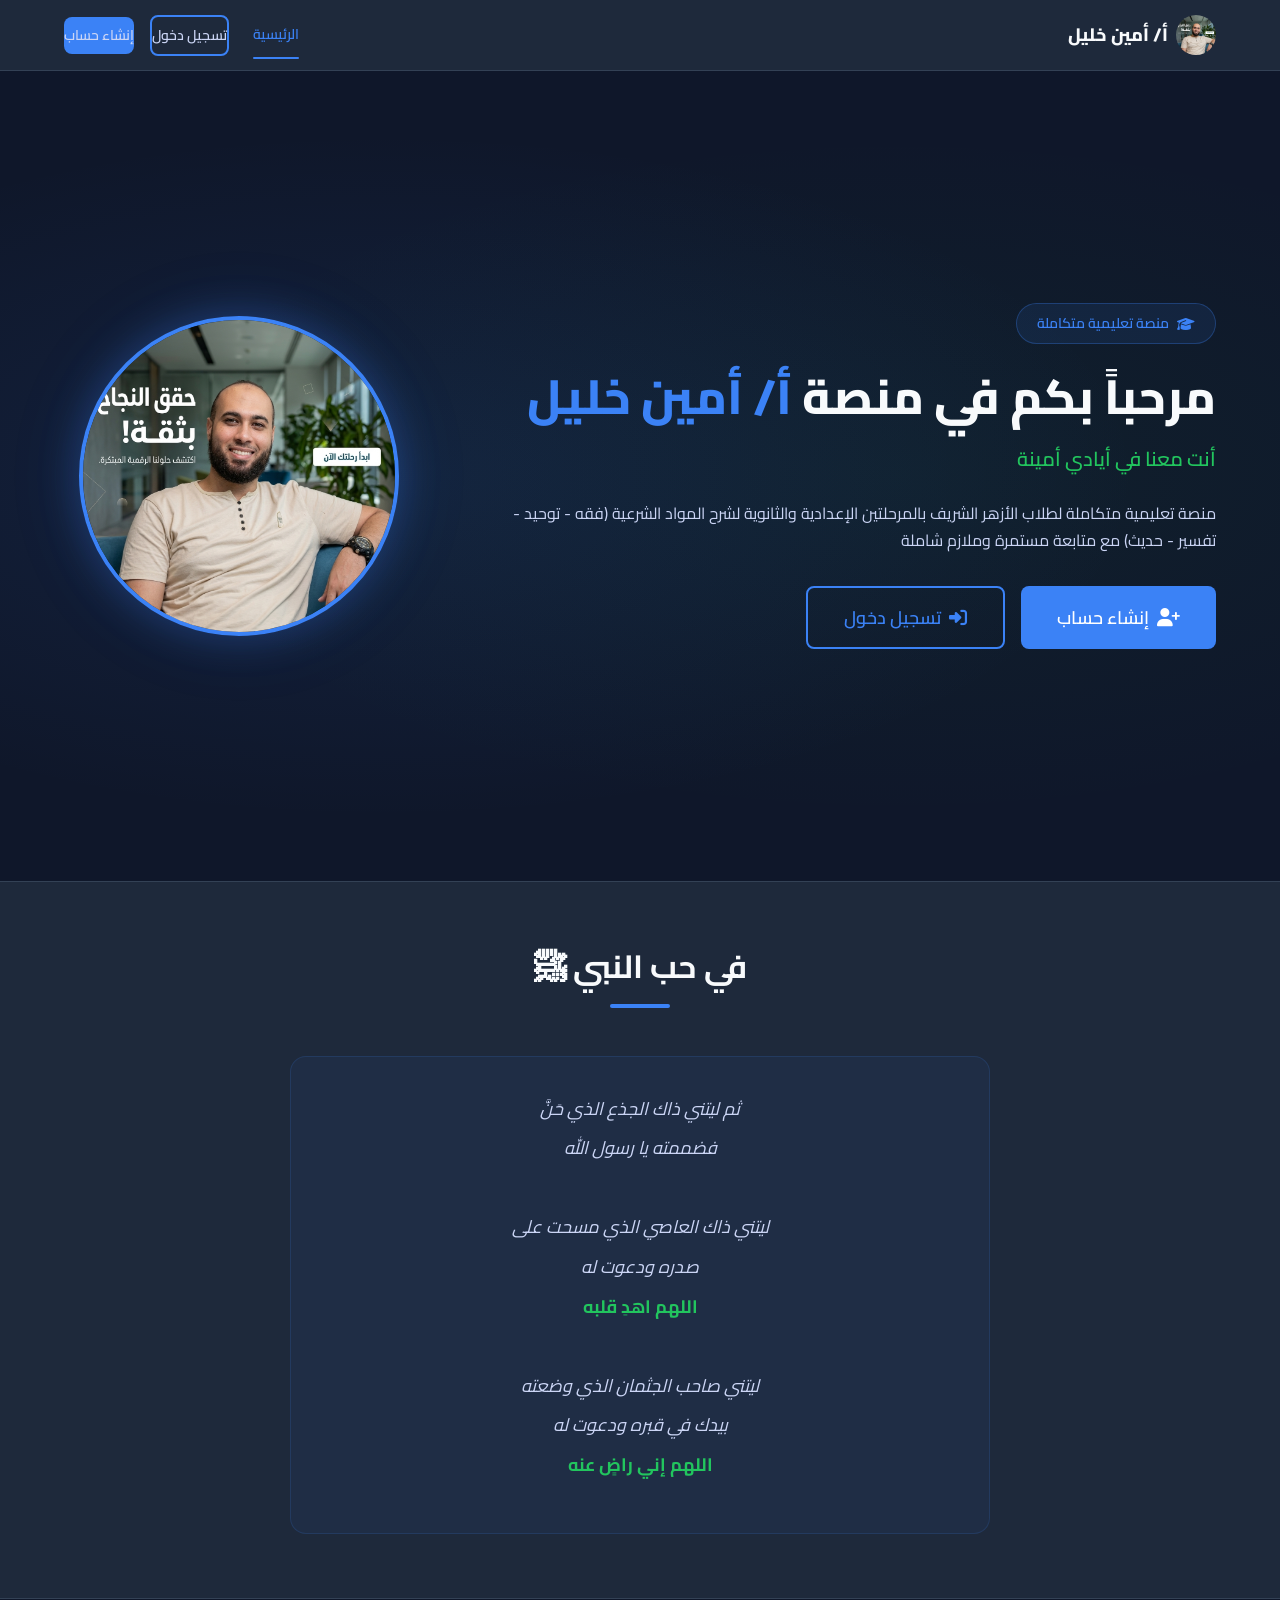
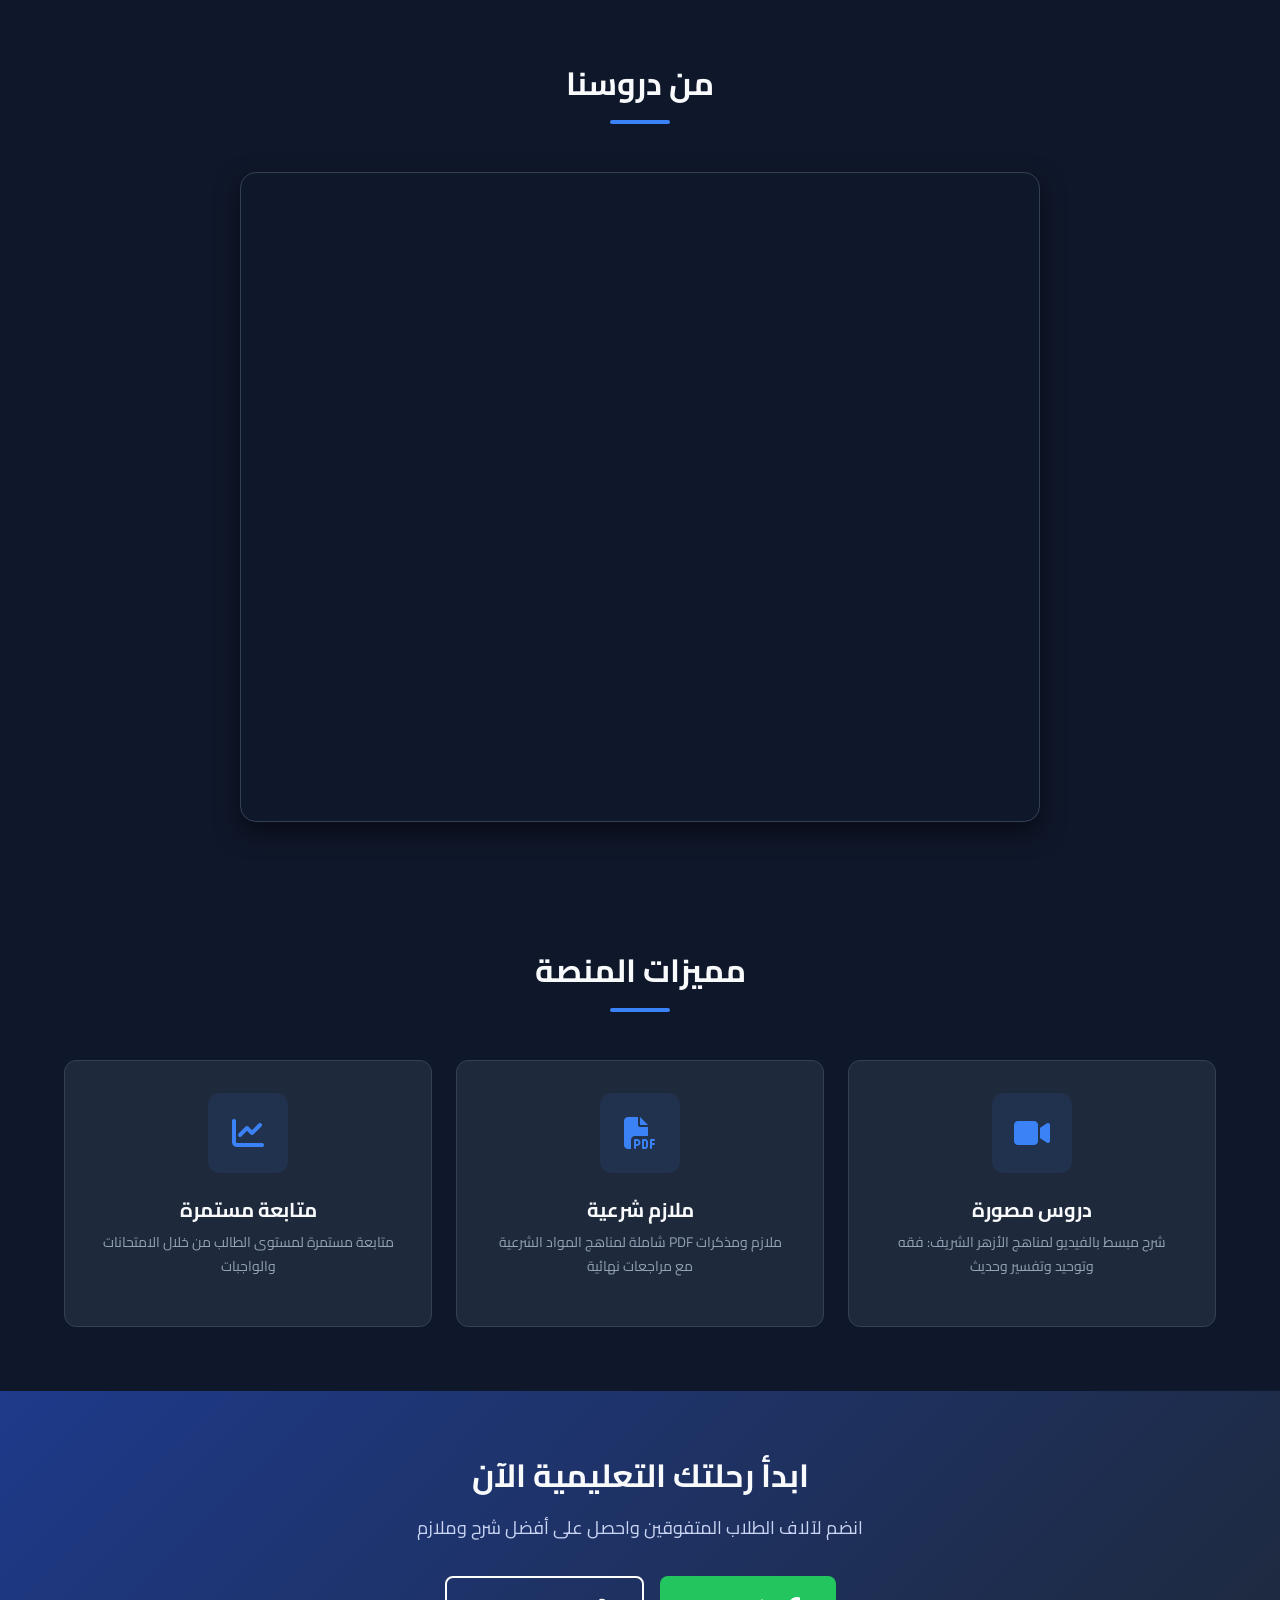
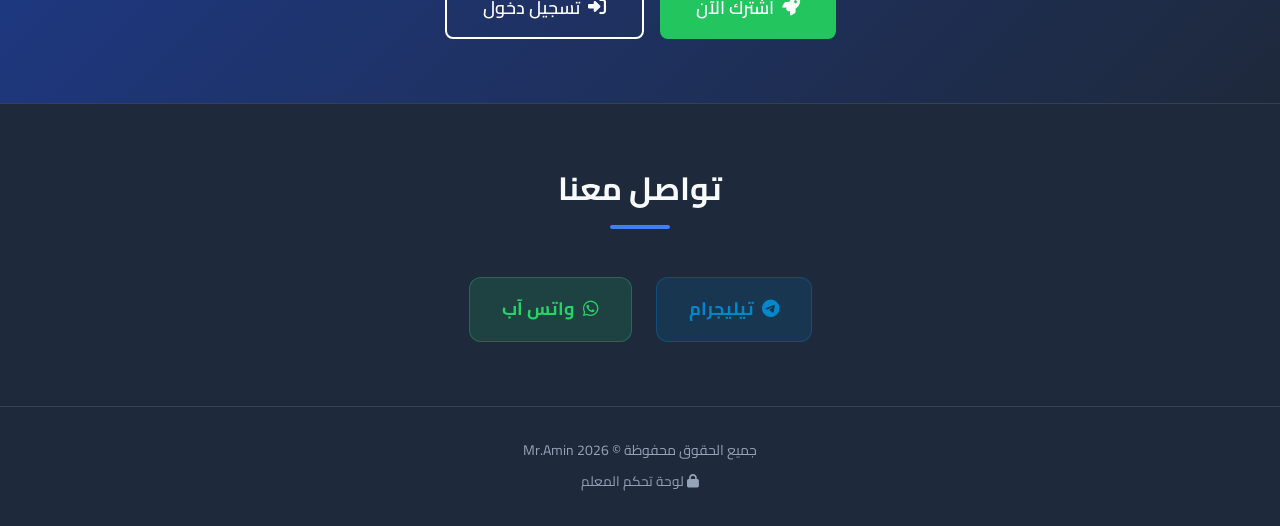
==== index.html @ 3dd6423f "منصة أ/ أمين خليل التعليمية - Online Learning Platform منصة تعليمية لطلاب الأزهر الشريف (إعدادي + ثا" ====
<!DOCTYPE html>
<html lang="ar" dir="rtl">
<head>
  <meta charset="UTF-8">
  <meta name="viewport" content="width=device-width, initial-scale=1.0">
  <title>منصة أ/ أمين خليل التعليمية</title>
  <link rel="preconnect" href="https://fonts.googleapis.com">
  <link href="https://fonts.googleapis.com/css2?family=Cairo:wght@300;400;600;700;800&display=swap" rel="stylesheet">
  <link rel="stylesheet" href="https://cdnjs.cloudflare.com/ajax/libs/font-awesome/6.5.1/css/all.min.css">
  <link rel="stylesheet" href="css/variables.css">
  <link rel="stylesheet" href="css/base.css">
  <link rel="stylesheet" href="css/components.css">
  <link rel="stylesheet" href="css/layout.css">
  <link rel="stylesheet" href="css/pages/landing.css">
</head>
<body data-page="home">

  <!-- Header -->
  <header class="header" id="header"></header>

  <!-- Hero Section -->
  <section class="hero">
    <div class="container">
      <div class="hero-content">
        <div class="hero-badge">
          <i class="fas fa-graduation-cap"></i>
          <span>منصة تعليمية متكاملة</span>
        </div>
        <h1 class="hero-title">مرحباً بكم في منصة <span>أ/ أمين خليل</span></h1>
        <p class="hero-slogan">أنت معنا في أيادي أمينة</p>
        <p>منصة تعليمية متكاملة لطلاب الأزهر الشريف بالمرحلتين الإعدادية والثانوية لشرح المواد الشرعية (فقه - توحيد - تفسير - حديث) مع متابعة مستمرة وملازم شاملة</p>
        <div class="hero-buttons">
          <a href="register.html" class="btn btn-primary btn-lg">
            <i class="fas fa-user-plus"></i> إنشاء حساب
          </a>
          <a href="login.html" class="btn btn-outline btn-lg">
            <i class="fas fa-sign-in-alt"></i> تسجيل دخول
          </a>
        </div>
      </div>
      <div class="hero-image">
        <img src="assets/images/teacher.png" alt="أ/ أمين خليل" class="teacher-photo">
      </div>
    </div>
  </section>

  <!-- Poem Section -->
  <section class="poem-section section">
    <div class="container">
      <h2 class="section-title">في حب النبي ﷺ</h2>
      <div class="poem-card">
        <p>
          ثم ليتني ذاك الجذع الذي حَنَّ<br>
          فضممته يا رسول الله<br><br>
          ليتني ذاك العاصي الذي مسحت على<br>
          صدره ودعوت له<br>
          <span class="dua">اللهم اهدِ قلبه</span><br><br>
          ليتني صاحب الجثمان الذي وضعته<br>
          بيدك في قبره ودعوت له<br>
          <span class="dua">اللهم إني راضٍ عنه</span>
        </p>
      </div>
    </div>
  </section>

  <!-- Video Section -->
  <section class="video-section section">
    <div class="container">
      <h2 class="section-title">من دروسنا</h2>
      <div class="video-container">
        <iframe src="https://www.youtube.com/embed/JjPkTOabsX8" title="من دروس أ/ أمين خليل" allowfullscreen allow="accelerometer; autoplay; clipboard-write; encrypted-media; gyroscope; picture-in-picture"></iframe>
      </div>
    </div>
  </section>

  <!-- Features Section -->
  <section class="features-section section">
    <div class="container">
      <h2 class="section-title">مميزات المنصة</h2>
      <div class="grid grid-3">
        <div class="card feature-card">
          <div class="feature-icon">
            <i class="fas fa-video"></i>
          </div>
          <h3>دروس مصورة</h3>
          <p>شرح مبسط بالفيديو لمناهج الأزهر الشريف: فقه وتوحيد وتفسير وحديث</p>
        </div>
        <div class="card feature-card">
          <div class="feature-icon">
            <i class="fas fa-file-pdf"></i>
          </div>
          <h3>ملازم شرعية</h3>
          <p>ملازم ومذكرات PDF شاملة لمناهج المواد الشرعية مع مراجعات نهائية</p>
        </div>
        <div class="card feature-card">
          <div class="feature-icon">
            <i class="fas fa-chart-line"></i>
          </div>
          <h3>متابعة مستمرة</h3>
          <p>متابعة مستمرة لمستوى الطالب من خلال الامتحانات والواجبات</p>
        </div>
      </div>
    </div>
  </section>

  <!-- CTA Section -->
  <section class="cta-section section">
    <div class="container">
      <h2>ابدأ رحلتك التعليمية الآن</h2>
      <p>انضم لآلاف الطلاب المتفوقين واحصل على أفضل شرح وملازم</p>
      <div class="cta-buttons">
        <a href="register.html" class="btn btn-accent btn-lg">
          <i class="fas fa-rocket"></i> اشترك الآن
        </a>
        <a href="login.html" class="btn btn-outline btn-lg" style="border-color:#fff; color:#fff;">
          <i class="fas fa-sign-in-alt"></i> تسجيل دخول
        </a>
      </div>
    </div>
  </section>

  <!-- Contact Section -->
  <section class="contact-section section">
    <div class="container">
      <h2 class="section-title">تواصل معنا</h2>
      <div class="contact-buttons">
        <a href="https://t.me/teacher_amin" target="_blank" class="contact-btn telegram">
          <i class="fab fa-telegram"></i>
          <span>تيليجرام</span>
        </a>
        <a href="https://wa.me/201234567890" target="_blank" class="contact-btn whatsapp">
          <i class="fab fa-whatsapp"></i>
          <span>واتس آب</span>
        </a>
      </div>
    </div>
  </section>

  <!-- Footer -->
  <footer class="footer">
    <div class="container">
      <p>جميع الحقوق محفوظة &copy; Mr.Amin 2026</p>
      <p style="margin-top: 8px;"><a href="admin/index.html" style="color: var(--text-muted); font-size: 0.85rem;"><i class="fas fa-lock"></i> لوحة تحكم المعلم</a></p>
    </div>
  </footer>

  <div id="toast-container"></div>

  <script src="js/config.js"></script>
  <script src="js/storage.js"></script>
  <script src="js/auth.js"></script>
  <script src="js/utils.js"></script>
  <script src="js/seed.js"></script>
  <script>
    document.getElementById('header').innerHTML = Utils.renderHeader('home');
  </script>
</body>
</html>
---- css/variables.css ----
:root {
  /* Backgrounds */
  --bg-primary: #0F172A;
  --bg-secondary: #1E293B;
  --bg-card: #1E293B;
  --bg-input: #0F172A;

  /* Primary Blue */
  --color-primary: #3B82F6;
  --color-primary-hover: #2563EB;
  --color-primary-dark: #1E3A8A;

  /* Accent Green */
  --color-accent: #22C55E;
  --color-accent-hover: #16A34A;

  /* Text */
  --text-primary: #F8FAFC;
  --text-secondary: #CBD5F5;
  --text-muted: #94A3B8;

  /* Borders */
  --border-color: #334155;
  --border-radius: 12px;
  --border-radius-sm: 8px;
  --border-radius-lg: 16px;

  /* Shadows */
  --shadow-sm: 0 1px 2px rgba(0, 0, 0, 0.3);
  --shadow-md: 0 4px 6px rgba(0, 0, 0, 0.4);
  --shadow-lg: 0 10px 25px rgba(0, 0, 0, 0.5);

  /* Spacing */
  --space-xs: 4px;
  --space-sm: 8px;
  --space-md: 16px;
  --space-lg: 24px;
  --space-xl: 32px;
  --space-2xl: 48px;
  --space-3xl: 64px;

  /* Typography */
  --font-family: 'Cairo', sans-serif;
  --font-size-xs: 0.75rem;
  --font-size-sm: 0.875rem;
  --font-size-base: 1rem;
  --font-size-lg: 1.125rem;
  --font-size-xl: 1.25rem;
  --font-size-2xl: 1.5rem;
  --font-size-3xl: 2rem;
  --font-size-4xl: 2.5rem;

  /* Transitions */
  --transition: all 0.3s ease;

  /* Status */
  --color-success: #22C55E;
  --color-warning: #F59E0B;
  --color-danger: #EF4444;
  --color-info: #3B82F6;
}
---- css/base.css ----
*, *::before, *::after {
  box-sizing: border-box;
  margin: 0;
  padding: 0;
}

html {
  scroll-behavior: smooth;
  font-size: 16px;
}

body {
  font-family: var(--font-family);
  background-color: var(--bg-primary);
  color: var(--text-primary);
  line-height: 1.7;
  direction: rtl;
  text-align: right;
  min-height: 100vh;
  overflow-x: hidden;
}

::-webkit-scrollbar {
  width: 8px;
}

::-webkit-scrollbar-track {
  background: var(--bg-primary);
}

::-webkit-scrollbar-thumb {
  background: var(--border-color);
  border-radius: 4px;
}

::-webkit-scrollbar-thumb:hover {
  background: var(--color-primary);
}

::selection {
  background: var(--color-primary);
  color: var(--text-primary);
}

a {
  color: var(--color-primary);
  text-decoration: none;
  transition: var(--transition);
}

a:hover {
  color: var(--color-primary-hover);
}

img {
  max-width: 100%;
  height: auto;
  display: block;
}

ul, ol {
  list-style: none;
}

h1, h2, h3, h4, h5, h6 {
  font-weight: 700;
  line-height: 1.3;
  color: var(--text-primary);
}

h1 { font-size: var(--font-size-4xl); }
h2 { font-size: var(--font-size-3xl); }
h3 { font-size: var(--font-size-2xl); }
h4 { font-size: var(--font-size-xl); }
h5 { font-size: var(--font-size-lg); }
h6 { font-size: var(--font-size-base); }

p {
  color: var(--text-secondary);
  margin-bottom: var(--space-md);
}

.container {
  max-width: 1200px;
  margin: 0 auto;
  padding: 0 var(--space-lg);
}

.section {
  padding: var(--space-3xl) 0;
}

.section-title {
  text-align: center;
  margin-bottom: var(--space-2xl);
  font-size: var(--font-size-3xl);
  position: relative;
}

.section-title::after {
  content: '';
  display: block;
  width: 60px;
  height: 4px;
  background: var(--color-primary);
  margin: var(--space-md) auto 0;
  border-radius: 2px;
}

.text-center { text-align: center; }
.text-muted { color: var(--text-muted); }
.text-success { color: var(--color-success); }
.text-warning { color: var(--color-warning); }
.text-danger { color: var(--color-danger); }

.hidden { display: none !important; }

.flex { display: flex; }
.flex-center { display: flex; align-items: center; justify-content: center; }
.flex-between { display: flex; align-items: center; justify-content: space-between; }
.flex-wrap { flex-wrap: wrap; }
.gap-sm { gap: var(--space-sm); }
.gap-md { gap: var(--space-md); }
.gap-lg { gap: var(--space-lg); }

.grid {
  display: grid;
  gap: var(--space-lg);
}

.grid-2 { grid-template-columns: repeat(2, 1fr); }
.grid-3 { grid-template-columns: repeat(3, 1fr); }
.grid-4 { grid-template-columns: repeat(4, 1fr); }

@media (max-width: 1024px) {
  .grid-4 { grid-template-columns: repeat(2, 1fr); }
  .grid-3 { grid-template-columns: repeat(2, 1fr); }
}

@media (max-width: 768px) {
  .grid-4, .grid-3, .grid-2 { grid-template-columns: 1fr; }
  .container { padding: 0 var(--space-md); }
  h1 { font-size: var(--font-size-3xl); }
  h2 { font-size: var(--font-size-2xl); }
  .section { padding: var(--space-2xl) 0; }
}
---- css/components.css ----
/* ========== BUTTONS ========== */
.btn {
  display: inline-flex;
  align-items: center;
  justify-content: center;
  gap: var(--space-sm);
  padding: 12px 28px;
  border: none;
  border-radius: var(--border-radius-sm);
  font-family: var(--font-family);
  font-size: var(--font-size-base);
  font-weight: 600;
  cursor: pointer;
  transition: var(--transition);
  text-decoration: none;
  line-height: 1.5;
}

.btn:hover { transform: translateY(-2px); }
.btn:active { transform: translateY(0); }

.btn-primary {
  background: var(--color-primary);
  color: #fff;
}
.btn-primary:hover {
  background: var(--color-primary-hover);
  color: #fff;
}

.btn-accent {
  background: var(--color-accent);
  color: #fff;
}
.btn-accent:hover {
  background: var(--color-accent-hover);
  color: #fff;
}

.btn-outline {
  background: transparent;
  color: var(--color-primary);
  border: 2px solid var(--color-primary);
}
.btn-outline:hover {
  background: var(--color-primary);
  color: #fff;
}

.btn-danger {
  background: var(--color-danger);
  color: #fff;
}
.btn-danger:hover {
  background: #DC2626;
  color: #fff;
}

.btn-secondary {
  background: var(--bg-secondary);
  color: var(--text-primary);
  border: 1px solid var(--border-color);
}
.btn-secondary:hover {
  background: var(--border-color);
  color: #fff;
}

.btn-sm { padding: 8px 16px; font-size: var(--font-size-sm); }
.btn-lg { padding: 16px 36px; font-size: var(--font-size-lg); }
.btn-block { width: 100%; }
.btn:disabled { opacity: 0.5; cursor: not-allowed; transform: none; }

/* ========== CARDS ========== */
.card {
  background: var(--bg-card);
  border: 1px solid var(--border-color);
  border-radius: var(--border-radius);
  padding: var(--space-lg);
  transition: var(--transition);
}

.card:hover {
  box-shadow: var(--shadow-lg);
  border-color: var(--color-primary);
}

.card-header {
  padding-bottom: var(--space-md);
  margin-bottom: var(--space-md);
  border-bottom: 1px solid var(--border-color);
}

.card-title {
  font-size: var(--font-size-xl);
  font-weight: 700;
}

/* ========== FORMS ========== */
.form-group {
  margin-bottom: var(--space-lg);
}

.form-group label {
  display: block;
  margin-bottom: var(--space-sm);
  font-weight: 600;
  color: var(--text-secondary);
  font-size: var(--font-size-sm);
}

.form-control {
  width: 100%;
  padding: 12px 16px;
  background: var(--bg-input);
  border: 1px solid var(--border-color);
  border-radius: var(--border-radius-sm);
  color: var(--text-primary);
  font-family: var(--font-family);
  font-size: var(--font-size-base);
  transition: var(--transition);
  direction: rtl;
}

.form-control:focus {
  outline: none;
  border-color: var(--color-primary);
  box-shadow: 0 0 0 3px rgba(59, 130, 246, 0.2);
}

.form-control::placeholder {
  color: var(--text-muted);
}

select.form-control {
  appearance: none;
  background-image: url("data:image/svg+xml,%3Csvg xmlns='http://www.w3.org/2000/svg' width='12' height='12' fill='%2394A3B8' viewBox='0 0 16 16'%3E%3Cpath d='M8 11L3 6h10l-5 5z'/%3E%3C/svg%3E");
  background-repeat: no-repeat;
  background-position: left 12px center;
  padding-left: 36px;
}

.form-error {
  color: var(--color-danger);
  font-size: var(--font-size-sm);
  margin-top: var(--space-xs);
}

.phone-input {
  display: flex;
  gap: var(--space-sm);
}

.phone-input .country-code {
  width: 100px;
  text-align: center;
  flex-shrink: 0;
}

.phone-input .form-control {
  flex: 1;
}

.radio-group {
  display: flex;
  gap: var(--space-lg);
}

.radio-label {
  display: flex;
  align-items: center;
  gap: var(--space-sm);
  cursor: pointer;
  font-weight: 400;
  color: var(--text-primary);
}

.radio-label input[type="radio"] {
  accent-color: var(--color-primary);
  width: 18px;
  height: 18px;
}

.password-wrapper {
  position: relative;
}

.password-toggle {
  position: absolute;
  left: 12px;
  top: 50%;
  transform: translateY(-50%);
  background: none;
  border: none;
  color: var(--text-muted);
  cursor: pointer;
  font-size: var(--font-size-lg);
  padding: 4px;
}

/* ========== BADGES ========== */
.badge {
  display: inline-flex;
  align-items: center;
  gap: 4px;
  padding: 4px 12px;
  border-radius: 20px;
  font-size: var(--font-size-xs);
  font-weight: 700;
}

.badge-success { background: rgba(34, 197, 94, 0.15); color: var(--color-success); }
.badge-warning { background: rgba(245, 158, 11, 0.15); color: var(--color-warning); }
.badge-danger { background: rgba(239, 68, 68, 0.15); color: var(--color-danger); }
.badge-info { background: rgba(59, 130, 246, 0.15); color: var(--color-info); }
.badge-primary { background: rgba(59, 130, 246, 0.15); color: var(--color-primary); }

/* ========== MODAL ========== */
.modal-overlay {
  position: fixed;
  inset: 0;
  background: rgba(0, 0, 0, 0.7);
  display: flex;
  align-items: center;
  justify-content: center;
  z-index: 1000;
  opacity: 0;
  visibility: hidden;
  transition: var(--transition);
}

.modal-overlay.active {
  opacity: 1;
  visibility: visible;
}

.modal {
  background: var(--bg-secondary);
  border: 1px solid var(--border-color);
  border-radius: var(--border-radius-lg);
  padding: var(--space-xl);
  width: 90%;
  max-width: 550px;
  max-height: 85vh;
  overflow-y: auto;
  transform: scale(0.9);
  transition: var(--transition);
}

.modal-overlay.active .modal {
  transform: scale(1);
}

.modal-header {
  display: flex;
  align-items: center;
  justify-content: space-between;
  margin-bottom: var(--space-lg);
}

.modal-header h3 {
  font-size: var(--font-size-xl);
}

.modal-close {
  background: none;
  border: none;
  color: var(--text-muted);
  font-size: var(--font-size-xl);
  cursor: pointer;
  padding: 4px;
  transition: var(--transition);
}

.modal-close:hover { color: var(--color-danger); }

.modal-footer {
  display: flex;
  gap: var(--space-md);
  margin-top: var(--space-lg);
  padding-top: var(--space-lg);
  border-top: 1px solid var(--border-color);
}

/* ========== TOAST ========== */
#toast-container {
  position: fixed;
  top: var(--space-lg);
  left: var(--space-lg);
  z-index: 9999;
  display: flex;
  flex-direction: column;
  gap: var(--space-sm);
}

.toast {
  padding: 14px 20px;
  border-radius: var(--border-radius-sm);
  color: #fff;
  font-weight: 600;
  font-size: var(--font-size-sm);
  display: flex;
  align-items: center;
  gap: var(--space-sm);
  min-width: 300px;
  max-width: 450px;
  animation: slideIn 0.3s ease, fadeOut 0.3s ease 2.7s;
  box-shadow: var(--shadow-lg);
}

.toast-success { background: var(--color-success); }
.toast-error { background: var(--color-danger); }
.toast-warning { background: var(--color-warning); color: #1a1a1a; }
.toast-info { background: var(--color-info); }

@keyframes slideIn {
  from { transform: translateX(-100%); opacity: 0; }
  to { transform: translateX(0); opacity: 1; }
}

@keyframes fadeOut {
  from { opacity: 1; }
  to { opacity: 0; }
}

/* ========== PROGRESS BAR ========== */
.progress {
  width: 100%;
  height: 10px;
  background: var(--bg-primary);
  border-radius: 5px;
  overflow: hidden;
}

.progress-bar {
  height: 100%;
  background: linear-gradient(90deg, var(--color-primary), var(--color-accent));
  border-radius: 5px;
  transition: width 0.5s ease;
}

.progress-label {
  display: flex;
  justify-content: space-between;
  margin-bottom: var(--space-xs);
  font-size: var(--font-size-sm);
  color: var(--text-secondary);
}

/* ========== TABLE ========== */
.table-wrapper {
  overflow-x: auto;
  border-radius: var(--border-radius);
  border: 1px solid var(--border-color);
}

table {
  width: 100%;
  border-collapse: collapse;
}

thead {
  background: var(--bg-primary);
}

th, td {
  padding: 12px 16px;
  text-align: right;
  white-space: nowrap;
}

th {
  font-weight: 700;
  font-size: var(--font-size-sm);
  color: var(--text-secondary);
  text-transform: uppercase;
  letter-spacing: 0.5px;
}

tbody tr {
  border-top: 1px solid var(--border-color);
  transition: var(--transition);
}

tbody tr:hover {
  background: rgba(59, 130, 246, 0.05);
}

/* ========== AVATAR ========== */
.avatar {
  border-radius: 50%;
  object-fit: cover;
  border: 3px solid var(--color-primary);
}

.avatar-sm { width: 40px; height: 40px; }
.avatar-md { width: 60px; height: 60px; }
.avatar-lg { width: 100px; height: 100px; }
.avatar-xl { width: 150px; height: 150px; }

/* ========== ALERT ========== */
.alert {
  padding: 14px 20px;
  border-radius: var(--border-radius-sm);
  margin-bottom: var(--space-md);
  display: flex;
  align-items: center;
  gap: var(--space-sm);
  font-size: var(--font-size-sm);
}

.alert-success { background: rgba(34, 197, 94, 0.1); color: var(--color-success); border: 1px solid rgba(34, 197, 94, 0.3); }
.alert-warning { background: rgba(245, 158, 11, 0.1); color: var(--color-warning); border: 1px solid rgba(245, 158, 11, 0.3); }
.alert-danger { background: rgba(239, 68, 68, 0.1); color: var(--color-danger); border: 1px solid rgba(239, 68, 68, 0.3); }
.alert-info { background: rgba(59, 130, 246, 0.1); color: var(--color-info); border: 1px solid rgba(59, 130, 246, 0.3); }

/* ========== TABS ========== */
.tabs {
  display: flex;
  gap: var(--space-xs);
  border-bottom: 2px solid var(--border-color);
  margin-bottom: var(--space-lg);
  overflow-x: auto;
}

.tab {
  padding: 10px 20px;
  background: none;
  border: none;
  color: var(--text-muted);
  font-family: var(--font-family);
  font-size: var(--font-size-sm);
  font-weight: 600;
  cursor: pointer;
  transition: var(--transition);
  white-space: nowrap;
  border-bottom: 2px solid transparent;
  margin-bottom: -2px;
}

.tab:hover { color: var(--text-primary); }
.tab.active {
  color: var(--color-primary);
  border-bottom-color: var(--color-primary);
}

/* ========== STAT CARD ========== */
.stat-card {
  background: var(--bg-card);
  border: 1px solid var(--border-color);
  border-radius: var(--border-radius);
  padding: var(--space-lg);
  display: flex;
  align-items: center;
  gap: var(--space-md);
}

.stat-icon {
  width: 56px;
  height: 56px;
  border-radius: var(--border-radius-sm);
  display: flex;
  align-items: center;
  justify-content: center;
  font-size: var(--font-size-2xl);
  flex-shrink: 0;
}

.stat-icon.blue { background: rgba(59, 130, 246, 0.15); color: var(--color-primary); }
.stat-icon.green { background: rgba(34, 197, 94, 0.15); color: var(--color-accent); }
.stat-icon.yellow { background: rgba(245, 158, 11, 0.15); color: var(--color-warning); }
.stat-icon.red { background: rgba(239, 68, 68, 0.15); color: var(--color-danger); }

.stat-info h3 {
  font-size: var(--font-size-2xl);
  margin-bottom: 2px;
}

.stat-info p {
  font-size: var(--font-size-sm);
  color: var(--text-muted);
  margin: 0;
}

/* ========== EMPTY STATE ========== */
.empty-state {
  text-align: center;
  padding: var(--space-3xl) var(--space-lg);
  color: var(--text-muted);
}

.empty-state i {
  font-size: 4rem;
  margin-bottom: var(--space-md);
  opacity: 0.3;
}

.empty-state h3 {
  color: var(--text-secondary);
  margin-bottom: var(--space-sm);
}

.empty-state p {
  color: var(--text-muted);
}

/* ========== PAGINATION ========== */
.pagination {
  display: flex;
  align-items: center;
  justify-content: center;
  gap: var(--space-sm);
  margin-top: var(--space-xl);
}

.pagination button {
  padding: 8px 14px;
  background: var(--bg-secondary);
  border: 1px solid var(--border-color);
  border-radius: var(--border-radius-sm);
  color: var(--text-primary);
  font-family: var(--font-family);
  cursor: pointer;
  transition: var(--transition);
}

.pagination button:hover,
.pagination button.active {
  background: var(--color-primary);
  border-color: var(--color-primary);
}

.pagination button:disabled {
  opacity: 0.3;
  cursor: not-allowed;
}
---- css/layout.css ----
/* ========== HEADER ========== */
.header {
  background: var(--bg-secondary);
  border-bottom: 1px solid var(--border-color);
  padding: 0 var(--space-lg);
  position: sticky;
  top: 0;
  z-index: 100;
  backdrop-filter: blur(10px);
}

.header .container {
  display: flex;
  align-items: center;
  justify-content: space-between;
  height: 70px;
}

.header-logo {
  display: flex;
  align-items: center;
  gap: var(--space-sm);
  color: var(--text-primary);
  font-weight: 800;
  font-size: var(--font-size-lg);
}

.header-logo img {
  width: 40px;
  height: 40px;
  border-radius: 50%;
}

.header-nav {
  display: flex;
  align-items: center;
  gap: var(--space-lg);
}

.header-nav a {
  color: var(--text-secondary);
  font-weight: 600;
  font-size: var(--font-size-sm);
  padding: 8px 0;
  position: relative;
}

.header-nav a:hover,
.header-nav a.active {
  color: var(--color-primary);
}

.header-nav a.active::after {
  content: '';
  position: absolute;
  bottom: -4px;
  right: 0;
  left: 0;
  height: 2px;
  background: var(--color-primary);
  border-radius: 1px;
}

.header-actions {
  display: flex;
  align-items: center;
  gap: var(--space-md);
}

.header-user {
  display: flex;
  align-items: center;
  gap: var(--space-sm);
  cursor: pointer;
}

.header-user span {
  font-weight: 600;
  font-size: var(--font-size-sm);
}

.mobile-toggle {
  display: none;
  background: none;
  border: none;
  color: var(--text-primary);
  font-size: var(--font-size-xl);
  cursor: pointer;
  padding: 8px;
}

@media (max-width: 768px) {
  .mobile-toggle { display: block; }

  .header-nav {
    position: fixed;
    top: 70px;
    right: 0;
    left: 0;
    bottom: 0;
    background: var(--bg-secondary);
    flex-direction: column;
    padding: var(--space-xl);
    gap: var(--space-xl);
    transform: translateX(100%);
    transition: var(--transition);
    z-index: 99;
  }

  .header-nav.open {
    transform: translateX(0);
  }

  .header-nav a {
    font-size: var(--font-size-lg);
  }

  .header-actions {
    flex-direction: column;
    width: 100%;
  }

  .header-actions .btn {
    width: 100%;
  }
}

/* ========== ADMIN SIDEBAR ========== */
.admin-layout {
  display: flex;
  min-height: 100vh;
}

.sidebar {
  width: 260px;
  background: var(--bg-secondary);
  border-left: 1px solid var(--border-color);
  padding: var(--space-lg);
  position: fixed;
  top: 0;
  right: 0;
  bottom: 0;
  overflow-y: auto;
  z-index: 50;
  transition: var(--transition);
}

.sidebar-logo {
  display: flex;
  align-items: center;
  gap: var(--space-sm);
  padding-bottom: var(--space-lg);
  margin-bottom: var(--space-lg);
  border-bottom: 1px solid var(--border-color);
  color: var(--text-primary);
  font-weight: 800;
  font-size: var(--font-size-lg);
}

.sidebar-logo img {
  width: 40px;
  height: 40px;
  border-radius: 50%;
}

.sidebar-nav {
  display: flex;
  flex-direction: column;
  gap: var(--space-xs);
}

.sidebar-link {
  display: flex;
  align-items: center;
  gap: var(--space-sm);
  padding: 12px 16px;
  border-radius: var(--border-radius-sm);
  color: var(--text-secondary);
  font-weight: 600;
  font-size: var(--font-size-sm);
  transition: var(--transition);
}

.sidebar-link i {
  width: 20px;
  text-align: center;
}

.sidebar-link:hover {
  background: rgba(59, 130, 246, 0.1);
  color: var(--color-primary);
}

.sidebar-link.active {
  background: var(--color-primary);
  color: #fff;
}

.sidebar-divider {
  height: 1px;
  background: var(--border-color);
  margin: var(--space-md) 0;
}

.admin-main {
  flex: 1;
  margin-right: 260px;
  padding: var(--space-xl);
  min-height: 100vh;
}

.admin-header {
  display: flex;
  align-items: center;
  justify-content: space-between;
  margin-bottom: var(--space-xl);
}

.admin-header h1 {
  font-size: var(--font-size-2xl);
}

.sidebar-toggle {
  display: none;
  position: fixed;
  top: var(--space-md);
  right: var(--space-md);
  z-index: 60;
  background: var(--color-primary);
  color: #fff;
  border: none;
  border-radius: var(--border-radius-sm);
  padding: 10px 14px;
  font-size: var(--font-size-lg);
  cursor: pointer;
}

@media (max-width: 1024px) {
  .sidebar {
    transform: translateX(100%);
  }

  .sidebar.open {
    transform: translateX(0);
  }

  .sidebar-toggle { display: block; }

  .admin-main {
    margin-right: 0;
    padding: var(--space-lg);
    padding-top: 70px;
  }
}

@media (max-width: 768px) {
  .admin-main { padding: var(--space-md); padding-top: 70px; }
  .admin-header { flex-direction: column; gap: var(--space-md); align-items: flex-start; }
}

/* ========== FOOTER ========== */
.footer {
  background: var(--bg-secondary);
  border-top: 1px solid var(--border-color);
  padding: var(--space-xl) 0;
  text-align: center;
}

.footer p {
  color: var(--text-muted);
  font-size: var(--font-size-sm);
  margin: 0;
}

.footer a {
  color: var(--color-primary);
}

/* ========== PAGE HEADER ========== */
.page-header {
  padding: var(--space-2xl) 0;
  text-align: center;
}

.page-header h1 {
  margin-bottom: var(--space-sm);
}

.page-header p {
  color: var(--text-muted);
  font-size: var(--font-size-lg);
}

/* ========== BREADCRUMB ========== */
.breadcrumb {
  display: flex;
  align-items: center;
  gap: var(--space-sm);
  margin-bottom: var(--space-lg);
  font-size: var(--font-size-sm);
  color: var(--text-muted);
}

.breadcrumb a { color: var(--text-secondary); }
.breadcrumb a:hover { color: var(--color-primary); }
.breadcrumb .separator { color: var(--border-color); }
---- css/pages/landing.css ----
/* ========== HERO SECTION ========== */
.hero {
  min-height: 90vh;
  display: flex;
  align-items: center;
  position: relative;
  overflow: hidden;
  padding: var(--space-2xl) 0;
}

.hero::before {
  content: '';
  position: absolute;
  inset: 0;
  background: radial-gradient(ellipse at 30% 50%, rgba(59, 130, 246, 0.1) 0%, transparent 60%),
              radial-gradient(ellipse at 70% 50%, rgba(34, 197, 94, 0.05) 0%, transparent 60%);
  z-index: 0;
}

.hero .container {
  position: relative;
  z-index: 1;
  display: flex;
  align-items: center;
  gap: var(--space-3xl);
}

.hero-content {
  flex: 1;
}

.hero-badge {
  display: inline-flex;
  align-items: center;
  gap: var(--space-sm);
  background: rgba(59, 130, 246, 0.1);
  border: 1px solid rgba(59, 130, 246, 0.3);
  padding: 8px 20px;
  border-radius: 30px;
  margin-bottom: var(--space-lg);
  font-size: var(--font-size-sm);
  color: var(--color-primary);
  font-weight: 600;
}

.hero-title {
  font-size: 3rem;
  font-weight: 800;
  margin-bottom: var(--space-md);
  line-height: 1.2;
}

.hero-title span {
  color: var(--color-primary);
}

.hero-slogan {
  font-size: var(--font-size-xl);
  color: var(--color-accent);
  font-weight: 600;
  margin-bottom: var(--space-lg);
}

.hero-buttons {
  display: flex;
  gap: var(--space-md);
  margin-top: var(--space-xl);
}

.hero-image {
  flex: 0 0 350px;
  display: flex;
  justify-content: center;
}

.teacher-photo {
  width: 320px;
  height: 320px;
  border-radius: 50%;
  object-fit: cover;
  border: 4px solid var(--color-primary);
  box-shadow: 0 0 40px rgba(59, 130, 246, 0.3), 0 0 80px rgba(59, 130, 246, 0.1);
  animation: float 6s ease-in-out infinite;
}

@keyframes float {
  0%, 100% { transform: translateY(0); }
  50% { transform: translateY(-15px); }
}

/* ========== POEM SECTION ========== */
.poem-section {
  background: var(--bg-secondary);
  border-top: 1px solid var(--border-color);
  border-bottom: 1px solid var(--border-color);
}

.poem-card {
  max-width: 700px;
  margin: 0 auto;
  text-align: center;
  padding: var(--space-xl);
  background: rgba(59, 130, 246, 0.05);
  border: 1px solid rgba(59, 130, 246, 0.15);
  border-radius: var(--border-radius-lg);
}

.poem-card p {
  font-size: var(--font-size-lg);
  line-height: 2.2;
  color: var(--text-secondary);
  font-style: italic;
}

.poem-card .dua {
  color: var(--color-accent);
  font-weight: 700;
  font-style: normal;
}

/* ========== VIDEO SECTION ========== */
.video-section {
  background: var(--bg-primary);
}

.video-container {
  max-width: 800px;
  margin: 0 auto;
  position: relative;
  padding-bottom: 56.25%;
  height: 0;
  overflow: hidden;
  border-radius: var(--border-radius-lg);
  border: 1px solid var(--border-color);
  box-shadow: var(--shadow-lg);
}

.video-container iframe {
  position: absolute;
  top: 0;
  right: 0;
  width: 100%;
  height: 100%;
  border: none;
}

/* ========== FEATURES SECTION ========== */
.features-section {
  background: var(--bg-primary);
}

.feature-card {
  text-align: center;
  padding: var(--space-xl);
}

.feature-icon {
  width: 80px;
  height: 80px;
  margin: 0 auto var(--space-lg);
  background: rgba(59, 130, 246, 0.1);
  border-radius: var(--border-radius);
  display: flex;
  align-items: center;
  justify-content: center;
  font-size: 2rem;
  color: var(--color-primary);
  transition: var(--transition);
}

.feature-card:hover .feature-icon {
  background: var(--color-primary);
  color: #fff;
  transform: scale(1.1);
}

.feature-card h3 {
  margin-bottom: var(--space-sm);
  font-size: var(--font-size-xl);
}

.feature-card p {
  color: var(--text-muted);
  font-size: var(--font-size-sm);
}

/* ========== CTA SECTION ========== */
.cta-section {
  background: linear-gradient(135deg, var(--color-primary-dark), var(--bg-secondary));
  text-align: center;
}

.cta-section h2 {
  margin-bottom: var(--space-md);
}

.cta-section p {
  font-size: var(--font-size-lg);
  margin-bottom: var(--space-xl);
}

.cta-buttons {
  display: flex;
  justify-content: center;
  gap: var(--space-md);
}

/* ========== CONTACT SECTION ========== */
.contact-section {
  background: var(--bg-secondary);
  border-top: 1px solid var(--border-color);
}

.contact-buttons {
  display: flex;
  justify-content: center;
  gap: var(--space-lg);
  flex-wrap: wrap;
}

.contact-btn {
  display: inline-flex;
  align-items: center;
  gap: var(--space-sm);
  padding: 16px 32px;
  border-radius: var(--border-radius);
  font-weight: 700;
  font-size: var(--font-size-lg);
  transition: var(--transition);
  text-decoration: none;
}

.contact-btn.telegram {
  background: rgba(0, 136, 204, 0.15);
  color: #0088cc;
  border: 1px solid rgba(0, 136, 204, 0.3);
}

.contact-btn.telegram:hover {
  background: #0088cc;
  color: #fff;
}

.contact-btn.whatsapp {
  background: rgba(37, 211, 102, 0.15);
  color: #25D366;
  border: 1px solid rgba(37, 211, 102, 0.3);
}

.contact-btn.whatsapp:hover {
  background: #25D366;
  color: #fff;
}

/* ========== RESPONSIVE ========== */
@media (max-width: 1024px) {
  .hero .container { flex-direction: column-reverse; text-align: center; }
  .hero-image { flex: none; }
  .teacher-photo { width: 250px; height: 250px; }
  .hero-buttons { justify-content: center; }
  .hero-title { font-size: 2.2rem; }
}

@media (max-width: 768px) {
  .hero { min-height: auto; padding: var(--space-xl) 0; }
  .teacher-photo { width: 200px; height: 200px; }
  .hero-title { font-size: 1.8rem; }
  .hero-buttons { flex-direction: column; }
  .hero-buttons .btn { width: 100%; }
  .cta-buttons { flex-direction: column; align-items: center; }
  .contact-buttons { flex-direction: column; align-items: center; }
}
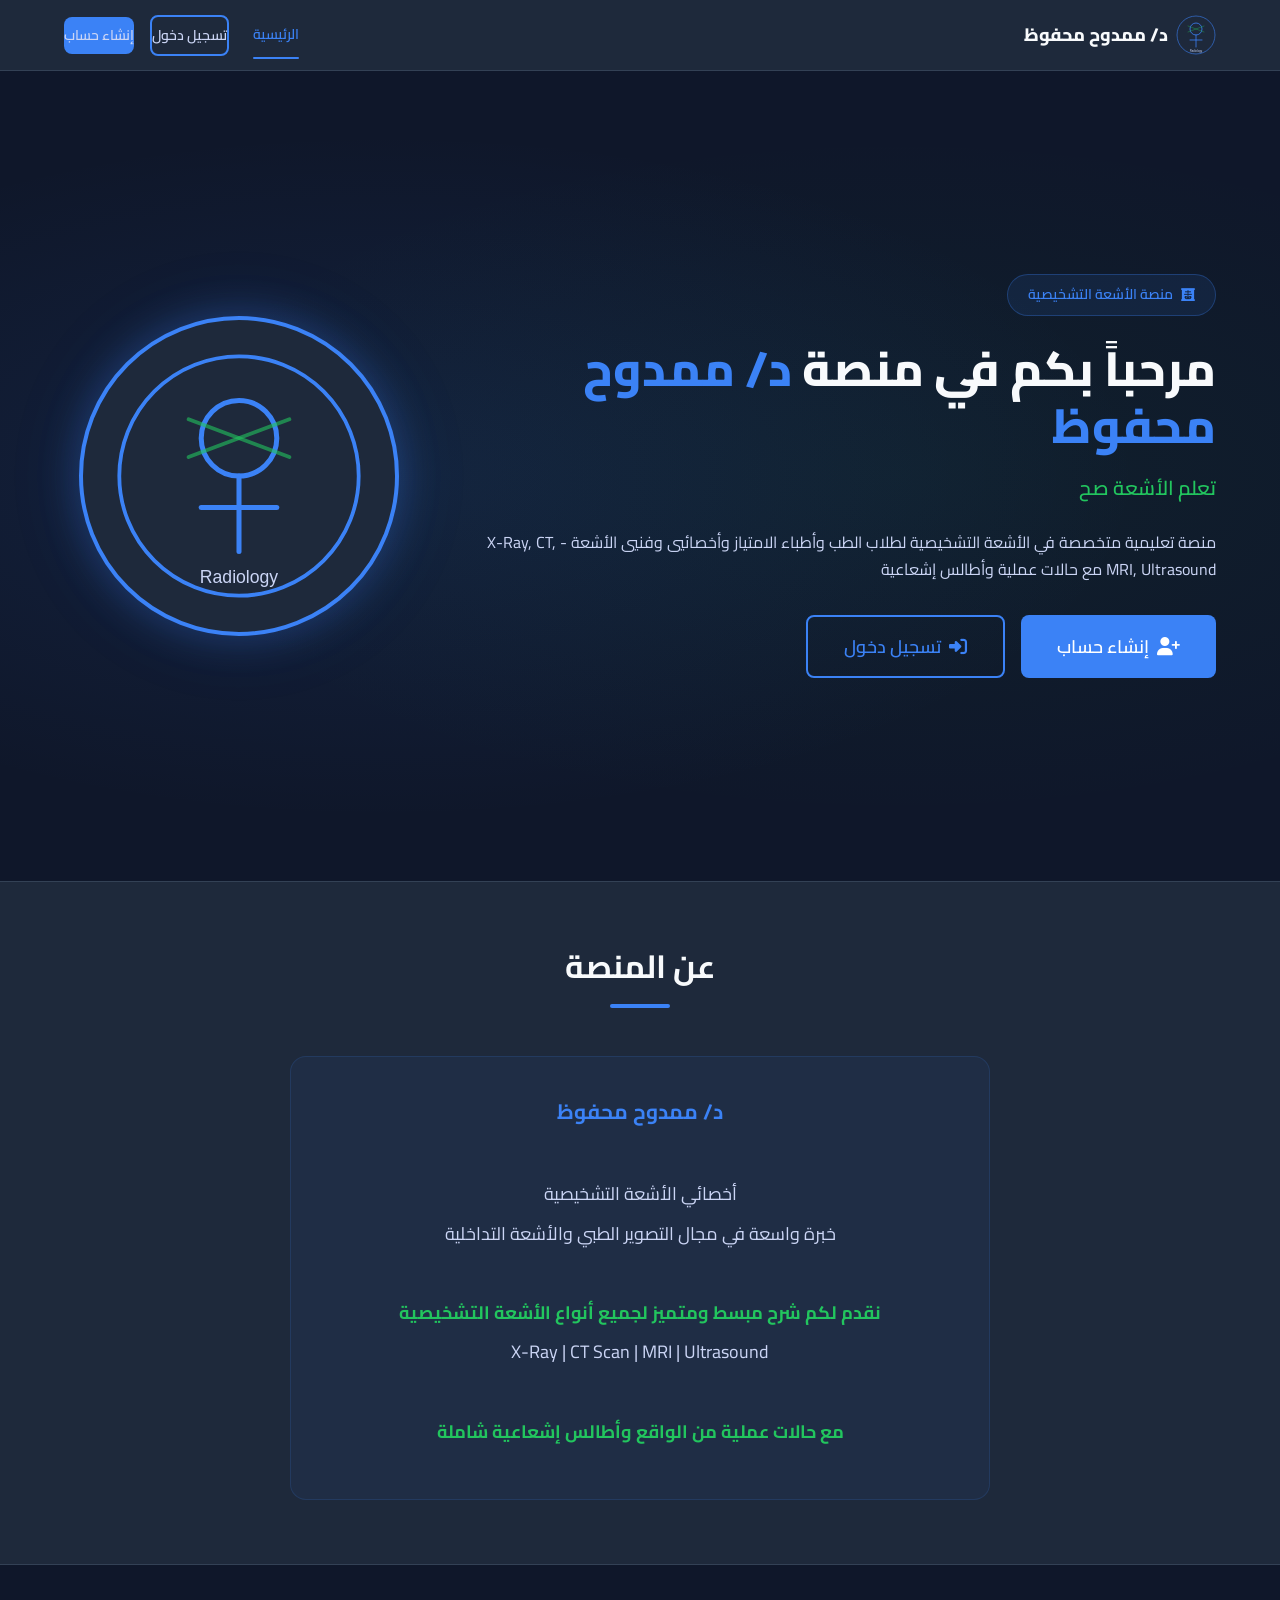
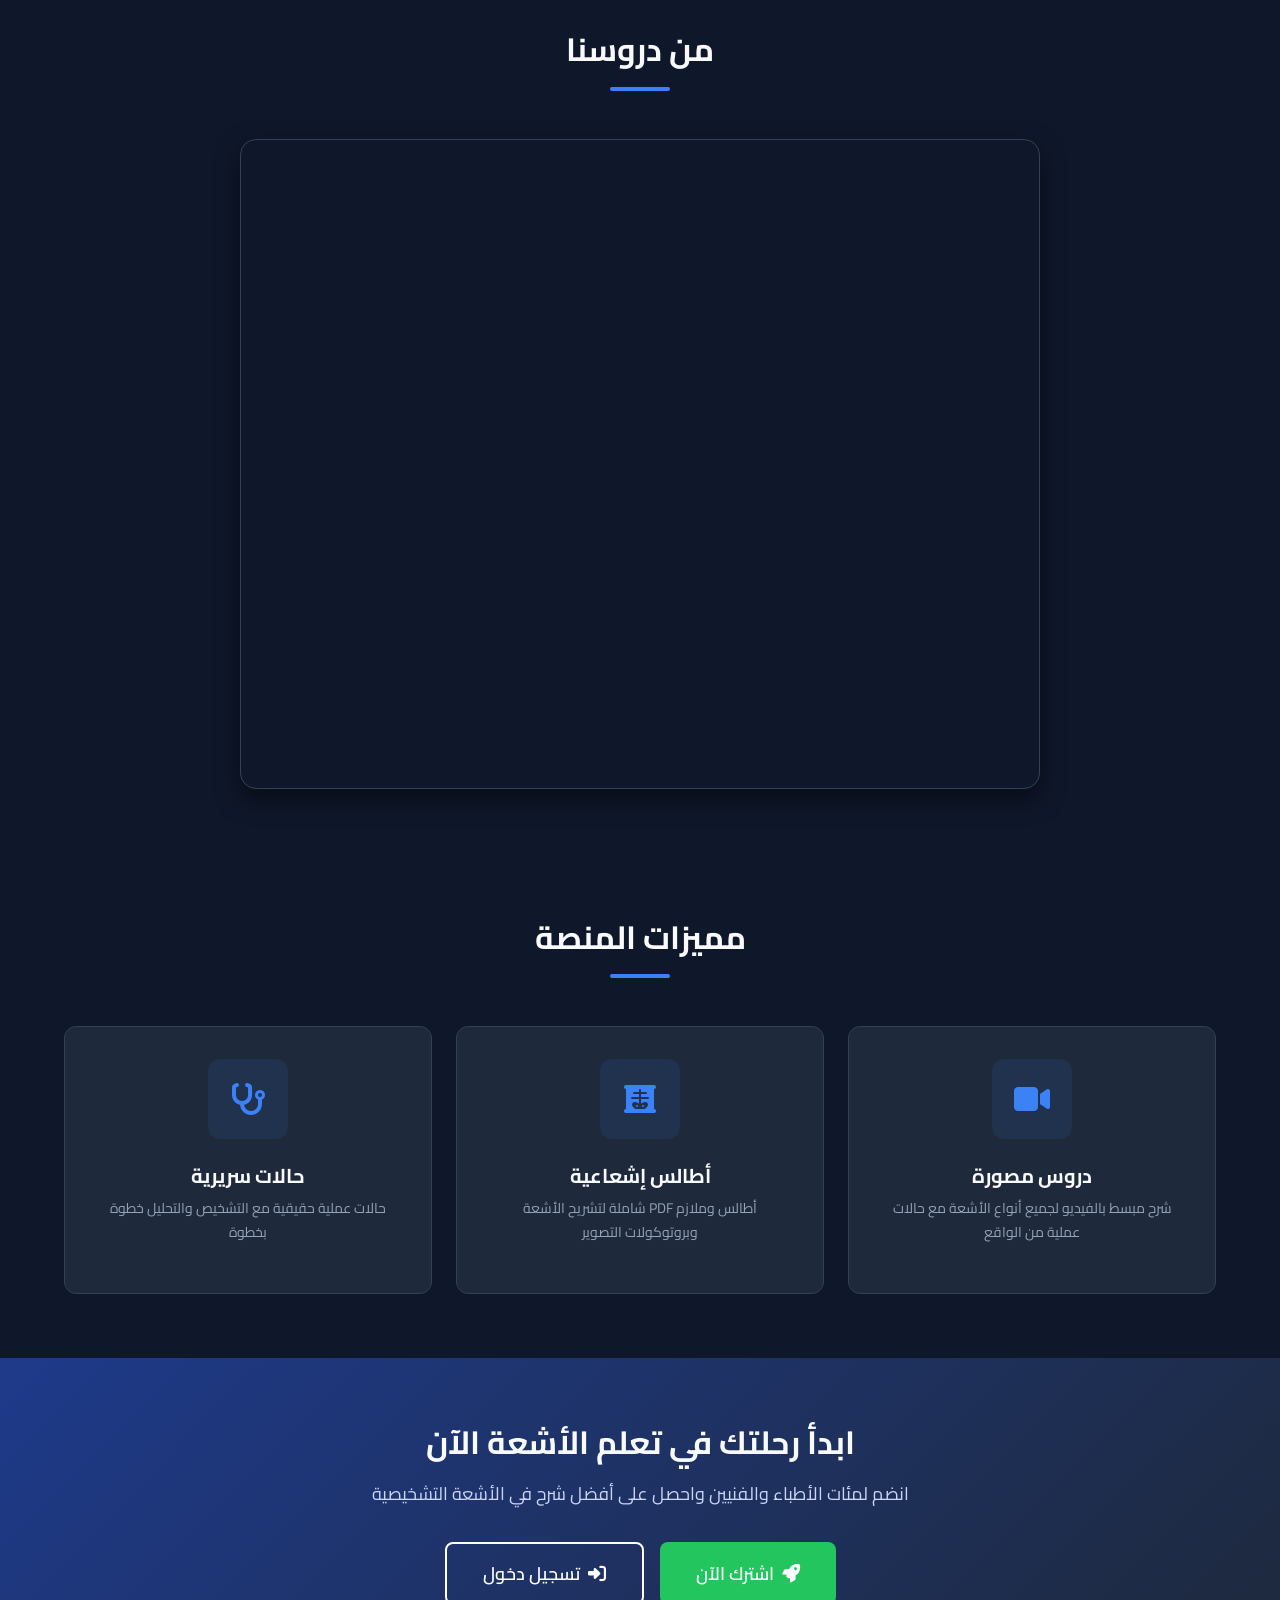
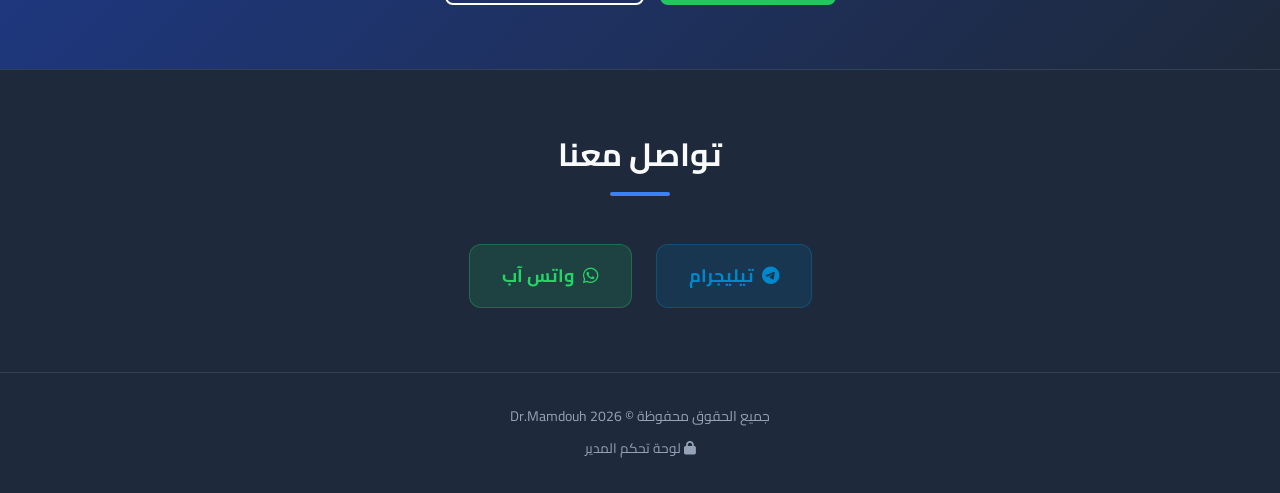
==== commit 931771f0: "Rebrand platform: د/ ممدوح محفوظ للأشعة التشخيصية Complete rebrand from أمين خليل (Sharia) to Dr. Ma" ====
--- a/index.html
+++ b/index.html
@@ -3,7 +3,7 @@
 <head>
   <meta charset="UTF-8">
   <meta name="viewport" content="width=device-width, initial-scale=1.0">
-  <title>منصة أ/ أمين خليل التعليمية</title>
+  <title>منصة د/ ممدوح محفوظ للأشعة التشخيصية</title>
   <link rel="preconnect" href="https://fonts.googleapis.com">
   <link href="https://fonts.googleapis.com/css2?family=Cairo:wght@300;400;600;700;800&display=swap" rel="stylesheet">
   <link rel="stylesheet" href="https://cdnjs.cloudflare.com/ajax/libs/font-awesome/6.5.1/css/all.min.css">
@@ -23,12 +23,12 @@
     <div class="container">
       <div class="hero-content">
         <div class="hero-badge">
-          <i class="fas fa-graduation-cap"></i>
-          <span>منصة تعليمية متكاملة</span>
+          <i class="fas fa-x-ray"></i>
+          <span>منصة الأشعة التشخيصية</span>
         </div>
-        <h1 class="hero-title">مرحباً بكم في منصة <span>أ/ أمين خليل</span></h1>
-        <p class="hero-slogan">أنت معنا في أيادي أمينة</p>
-        <p>منصة تعليمية متكاملة لطلاب الأزهر الشريف بالمرحلتين الإعدادية والثانوية لشرح المواد الشرعية (فقه - توحيد - تفسير - حديث) مع متابعة مستمرة وملازم شاملة</p>
+        <h1 class="hero-title">مرحباً بكم في منصة <span>د/ ممدوح محفوظ</span></h1>
+        <p class="hero-slogan">تعلم الأشعة صح</p>
+        <p>منصة تعليمية متخصصة في الأشعة التشخيصية لطلاب الطب وأطباء الامتياز وأخصائيي وفنيي الأشعة - X-Ray, CT, MRI, Ultrasound مع حالات عملية وأطالس إشعاعية</p>
         <div class="hero-buttons">
           <a href="register.html" class="btn btn-primary btn-lg">
             <i class="fas fa-user-plus"></i> إنشاء حساب
@@ -39,25 +39,23 @@
         </div>
       </div>
       <div class="hero-image">
-        <img src="assets/images/teacher.png" alt="أ/ أمين خليل" class="teacher-photo">
+        <img src="assets/images/logo.svg" alt="د/ ممدوح محفوظ" class="teacher-photo" style="background: var(--bg-secondary); padding: 30px;">
       </div>
     </div>
   </section>
 
-  <!-- Poem Section -->
+  <!-- About Section -->
   <section class="poem-section section">
     <div class="container">
-      <h2 class="section-title">في حب النبي ﷺ</h2>
+      <h2 class="section-title">عن المنصة</h2>
       <div class="poem-card">
-        <p>
-          ثم ليتني ذاك الجذع الذي حَنَّ<br>
-          فضممته يا رسول الله<br><br>
-          ليتني ذاك العاصي الذي مسحت على<br>
-          صدره ودعوت له<br>
-          <span class="dua">اللهم اهدِ قلبه</span><br><br>
-          ليتني صاحب الجثمان الذي وضعته<br>
-          بيدك في قبره ودعوت له<br>
-          <span class="dua">اللهم إني راضٍ عنه</span>
+        <p style="font-style: normal;">
+          <strong style="color: var(--color-primary); font-size: 1.3rem;">د/ ممدوح محفوظ</strong><br><br>
+          أخصائي الأشعة التشخيصية<br>
+          خبرة واسعة في مجال التصوير الطبي والأشعة التداخلية<br><br>
+          <span class="dua">نقدم لكم شرح مبسط ومتميز لجميع أنواع الأشعة التشخيصية</span><br>
+          X-Ray | CT Scan | MRI | Ultrasound<br><br>
+          <span class="dua">مع حالات عملية من الواقع وأطالس إشعاعية شاملة</span>
         </p>
       </div>
     </div>
@@ -68,7 +66,7 @@
     <div class="container">
       <h2 class="section-title">من دروسنا</h2>
       <div class="video-container">
-        <iframe src="https://www.youtube.com/embed/JjPkTOabsX8" title="من دروس أ/ أمين خليل" allowfullscreen allow="accelerometer; autoplay; clipboard-write; encrypted-media; gyroscope; picture-in-picture"></iframe>
+        <iframe src="https://www.youtube.com/embed/JjPkTOabsX8" title="من دروس د/ ممدوح محفوظ" allowfullscreen allow="accelerometer; autoplay; clipboard-write; encrypted-media; gyroscope; picture-in-picture"></iframe>
       </div>
     </div>
   </section>
@@ -83,21 +81,21 @@
             <i class="fas fa-video"></i>
           </div>
           <h3>دروس مصورة</h3>
-          <p>شرح مبسط بالفيديو لمناهج الأزهر الشريف: فقه وتوحيد وتفسير وحديث</p>
+          <p>شرح مبسط بالفيديو لجميع أنواع الأشعة مع حالات عملية من الواقع</p>
         </div>
         <div class="card feature-card">
           <div class="feature-icon">
-            <i class="fas fa-file-pdf"></i>
+            <i class="fas fa-x-ray"></i>
           </div>
-          <h3>ملازم شرعية</h3>
-          <p>ملازم ومذكرات PDF شاملة لمناهج المواد الشرعية مع مراجعات نهائية</p>
+          <h3>أطالس إشعاعية</h3>
+          <p>أطالس وملازم PDF شاملة لتشريح الأشعة وبروتوكولات التصوير</p>
         </div>
         <div class="card feature-card">
           <div class="feature-icon">
-            <i class="fas fa-chart-line"></i>
+            <i class="fas fa-stethoscope"></i>
           </div>
-          <h3>متابعة مستمرة</h3>
-          <p>متابعة مستمرة لمستوى الطالب من خلال الامتحانات والواجبات</p>
+          <h3>حالات سريرية</h3>
+          <p>حالات عملية حقيقية مع التشخيص والتحليل خطوة بخطوة</p>
         </div>
       </div>
     </div>
@@ -106,8 +104,8 @@
   <!-- CTA Section -->
   <section class="cta-section section">
     <div class="container">
-      <h2>ابدأ رحلتك التعليمية الآن</h2>
-      <p>انضم لآلاف الطلاب المتفوقين واحصل على أفضل شرح وملازم</p>
+      <h2>ابدأ رحلتك في تعلم الأشعة الآن</h2>
+      <p>انضم لمئات الأطباء والفنيين واحصل على أفضل شرح في الأشعة التشخيصية</p>
       <div class="cta-buttons">
         <a href="register.html" class="btn btn-accent btn-lg">
           <i class="fas fa-rocket"></i> اشترك الآن
@@ -124,7 +122,7 @@
     <div class="container">
       <h2 class="section-title">تواصل معنا</h2>
       <div class="contact-buttons">
-        <a href="https://t.me/teacher_amin" target="_blank" class="contact-btn telegram">
+        <a href="https://t.me/dr_mamdouh_radiology" target="_blank" class="contact-btn telegram">
           <i class="fab fa-telegram"></i>
           <span>تيليجرام</span>
         </a>
@@ -139,8 +137,8 @@
   <!-- Footer -->
   <footer class="footer">
     <div class="container">
-      <p>جميع الحقوق محفوظة &copy; Mr.Amin 2026</p>
-      <p style="margin-top: 8px;"><a href="admin/index.html" style="color: var(--text-muted); font-size: 0.85rem;"><i class="fas fa-lock"></i> لوحة تحكم المعلم</a></p>
+      <p>جميع الحقوق محفوظة &copy; Dr.Mamdouh 2026</p>
+      <p style="margin-top: 8px;"><a href="admin/index.html" style="color: var(--text-muted); font-size: 0.85rem;"><i class="fas fa-lock"></i> لوحة تحكم المدير</a></p>
     </div>
   </footer>
 
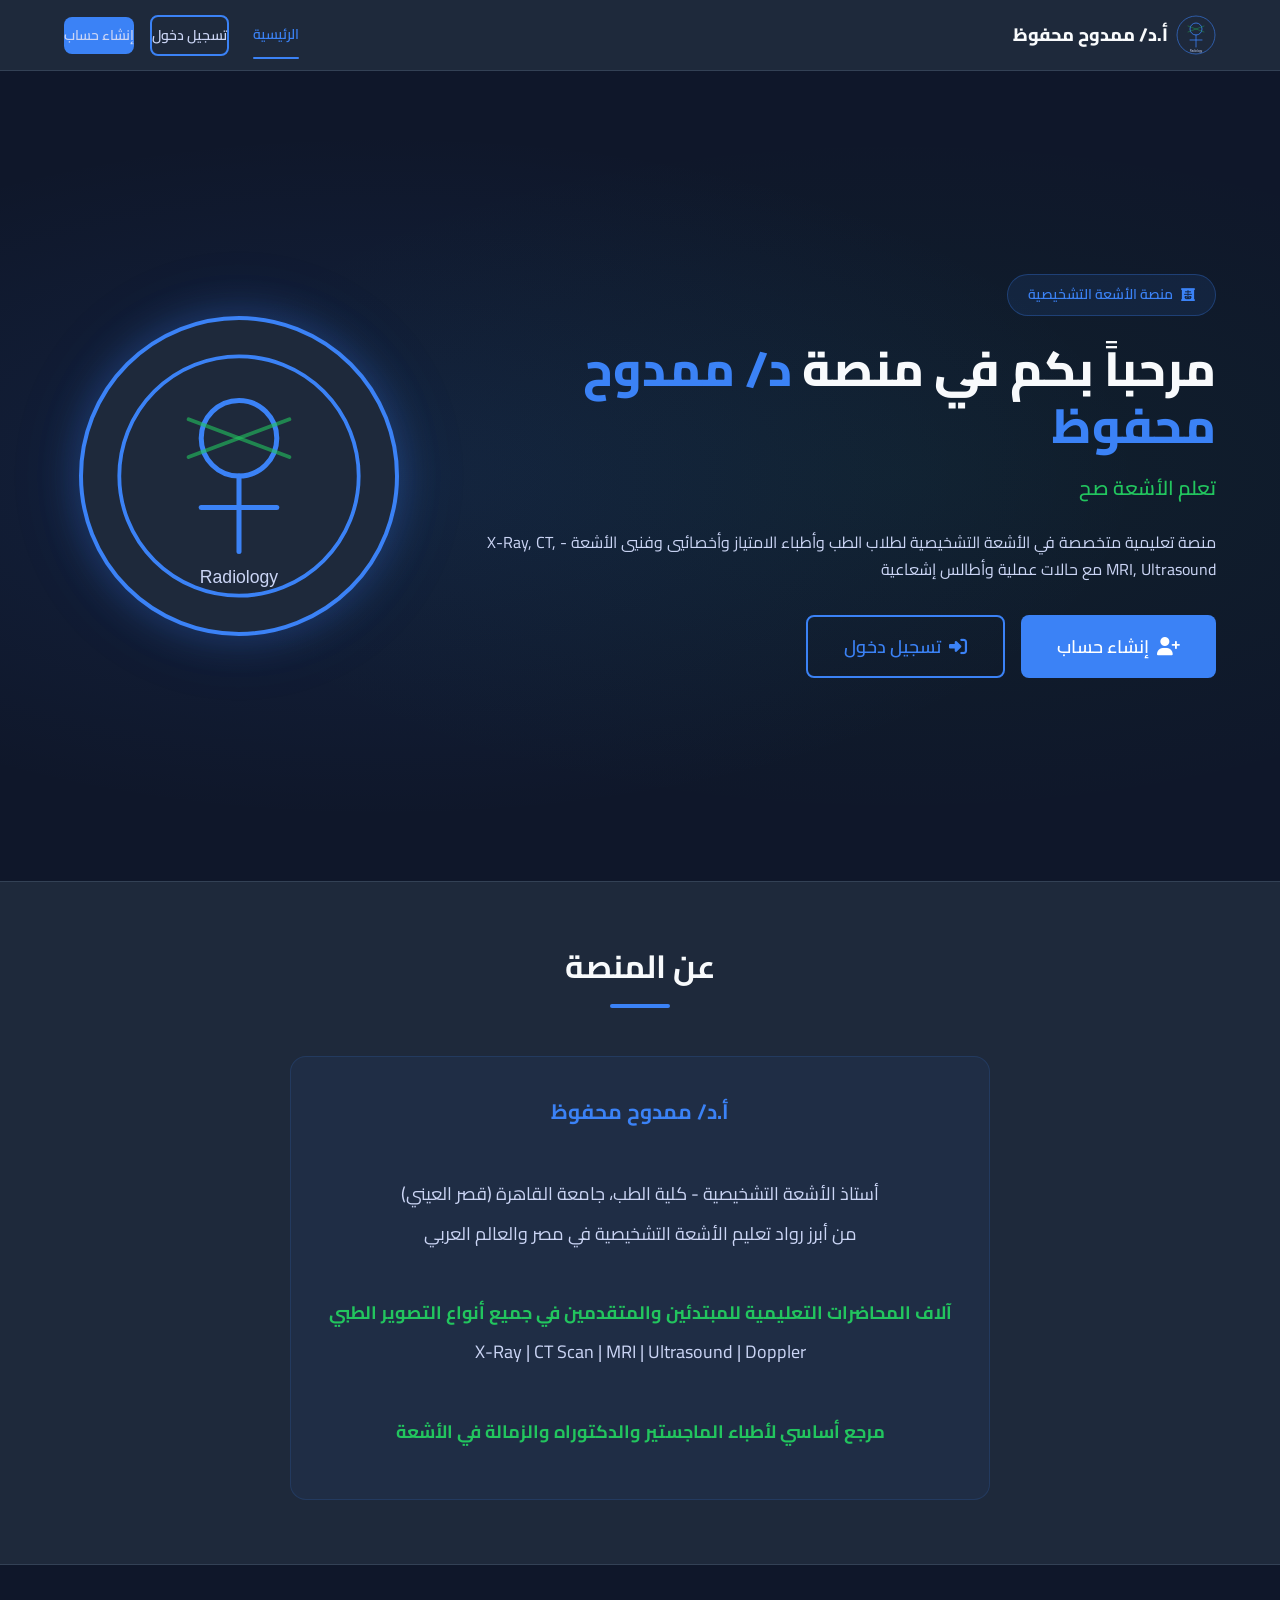
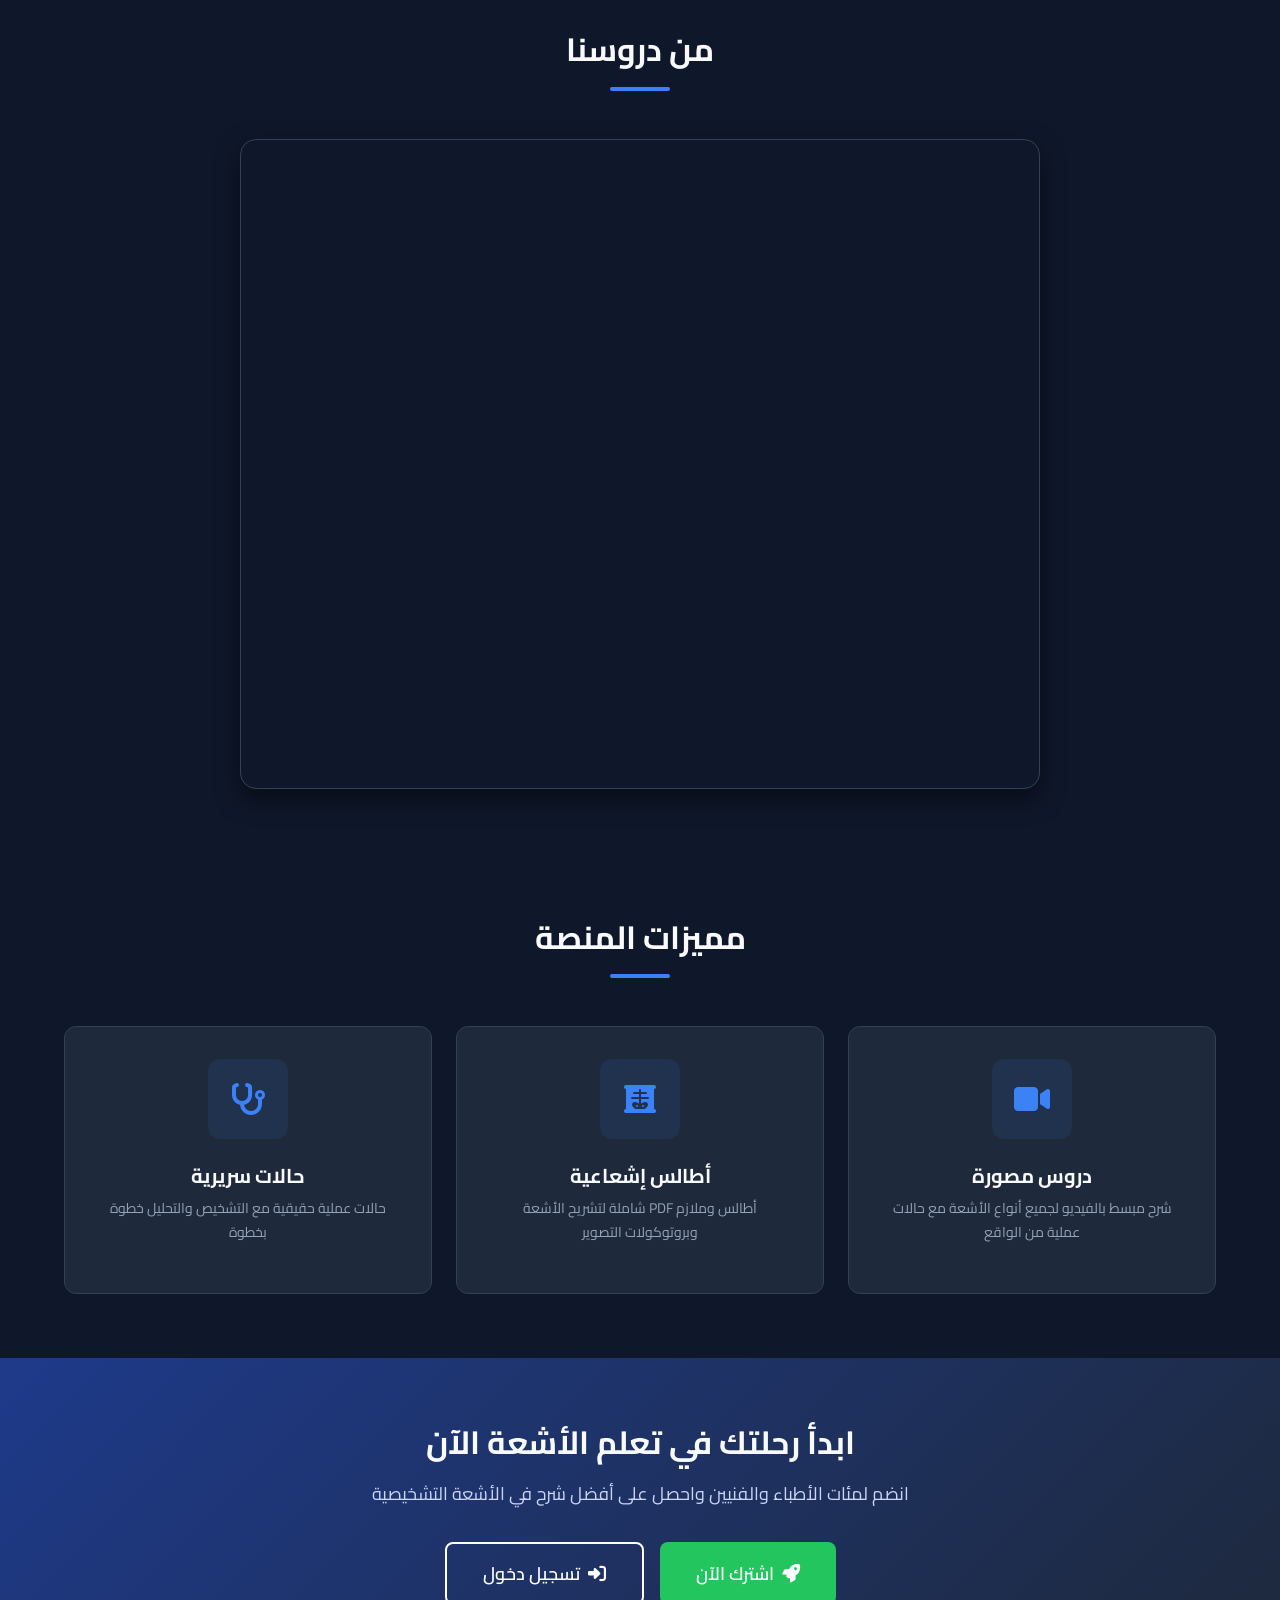
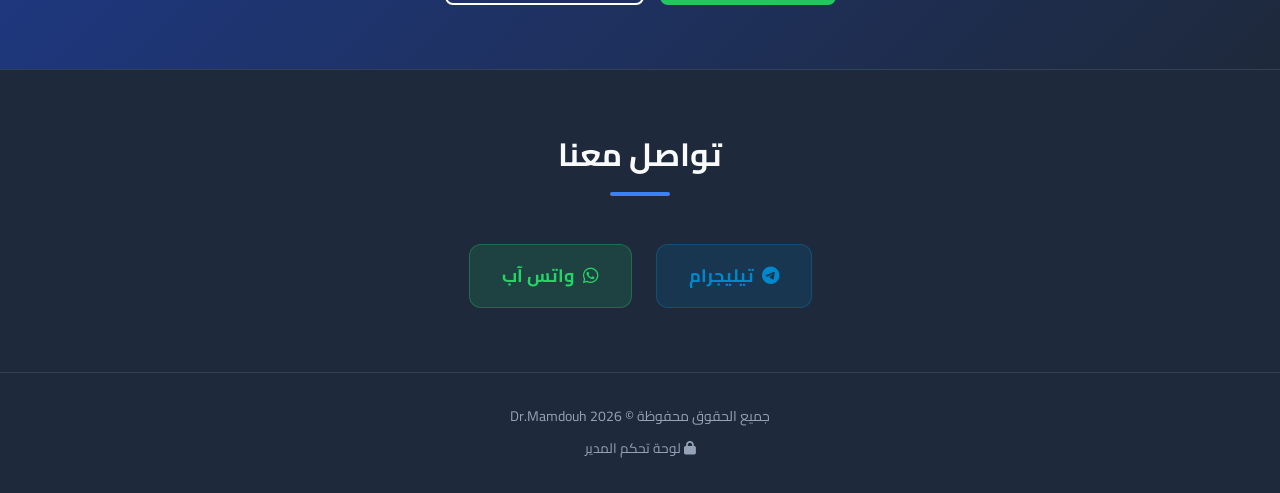
==== commit 672976b1: "Update videos to real Dr. Mamdouh Mahfouz lectures + auto-reseed - Replace all lesson video URLs wit" ====
--- a/index.html
+++ b/index.html
@@ -50,12 +50,12 @@
       <h2 class="section-title">عن المنصة</h2>
       <div class="poem-card">
         <p style="font-style: normal;">
-          <strong style="color: var(--color-primary); font-size: 1.3rem;">د/ ممدوح محفوظ</strong><br><br>
-          أخصائي الأشعة التشخيصية<br>
-          خبرة واسعة في مجال التصوير الطبي والأشعة التداخلية<br><br>
-          <span class="dua">نقدم لكم شرح مبسط ومتميز لجميع أنواع الأشعة التشخيصية</span><br>
-          X-Ray | CT Scan | MRI | Ultrasound<br><br>
-          <span class="dua">مع حالات عملية من الواقع وأطالس إشعاعية شاملة</span>
+          <strong style="color: var(--color-primary); font-size: 1.3rem;">أ.د/ ممدوح محفوظ</strong><br><br>
+          أستاذ الأشعة التشخيصية - كلية الطب، جامعة القاهرة (قصر العيني)<br>
+          من أبرز رواد تعليم الأشعة التشخيصية في مصر والعالم العربي<br><br>
+          <span class="dua">آلاف المحاضرات التعليمية للمبتدئين والمتقدمين في جميع أنواع التصوير الطبي</span><br>
+          X-Ray | CT Scan | MRI | Ultrasound | Doppler<br><br>
+          <span class="dua">مرجع أساسي لأطباء الماجستير والدكتوراه والزمالة في الأشعة</span>
         </p>
       </div>
     </div>
@@ -66,7 +66,7 @@
     <div class="container">
       <h2 class="section-title">من دروسنا</h2>
       <div class="video-container">
-        <iframe src="https://www.youtube.com/embed/JjPkTOabsX8" title="من دروس د/ ممدوح محفوظ" allowfullscreen allow="accelerometer; autoplay; clipboard-write; encrypted-media; gyroscope; picture-in-picture"></iframe>
+        <iframe src="https://www.youtube.com/embed/BpXfToKwsFo" title="Chest X-Ray - أ.د/ ممدوح محفوظ" allowfullscreen allow="accelerometer; autoplay; clipboard-write; encrypted-media; gyroscope; picture-in-picture"></iframe>
       </div>
     </div>
   </section>
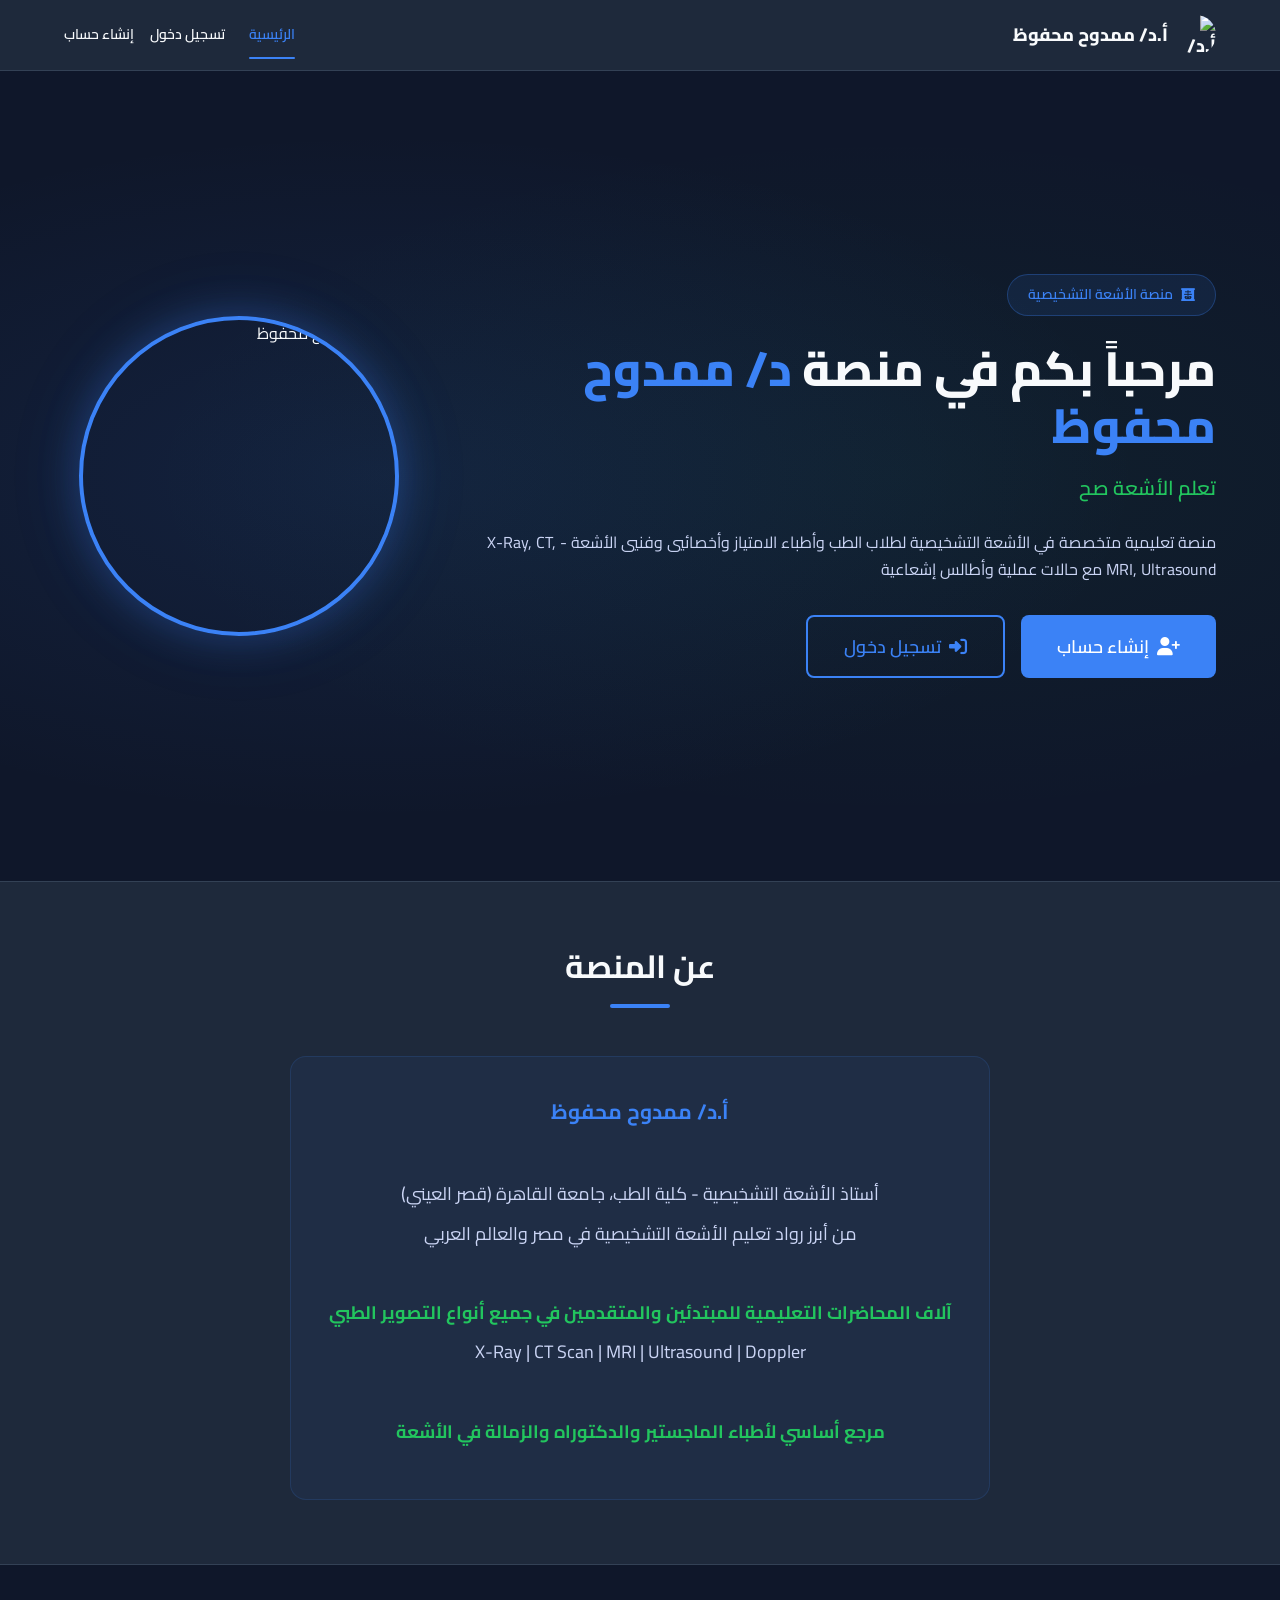
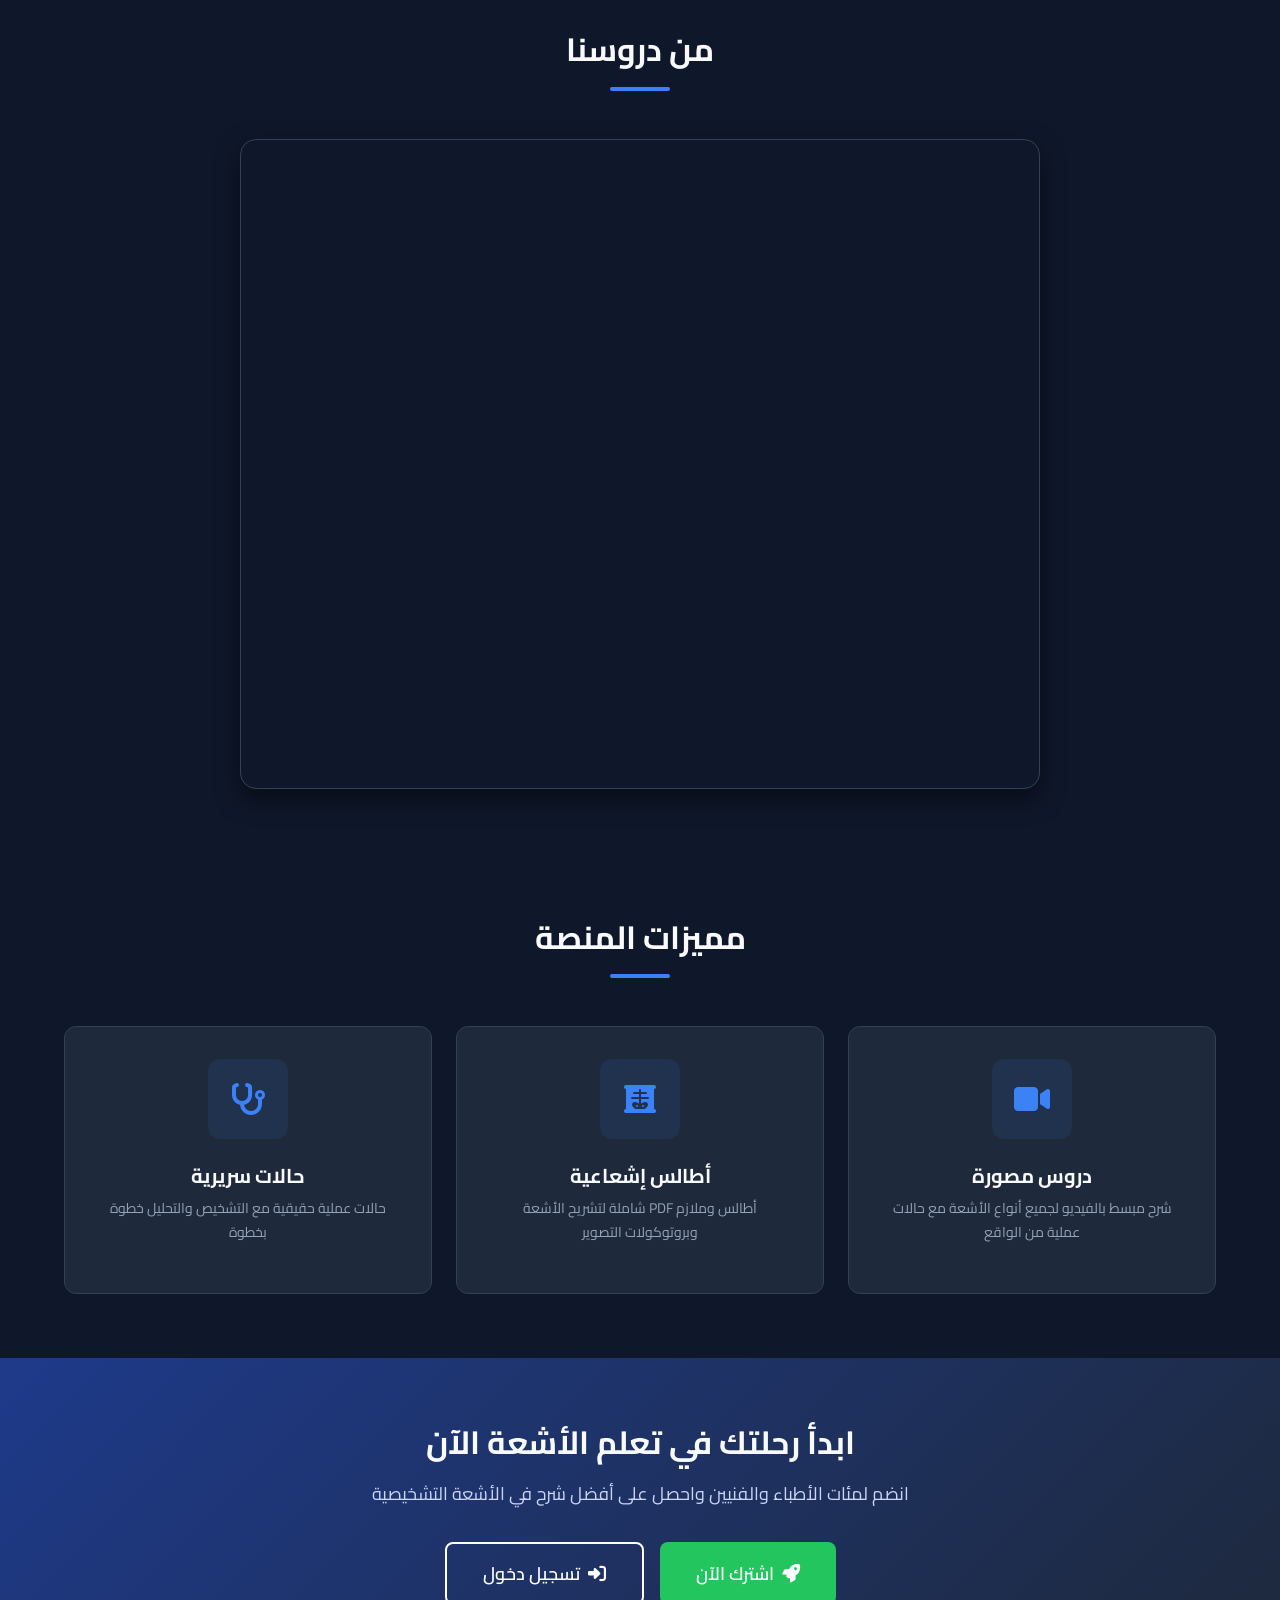
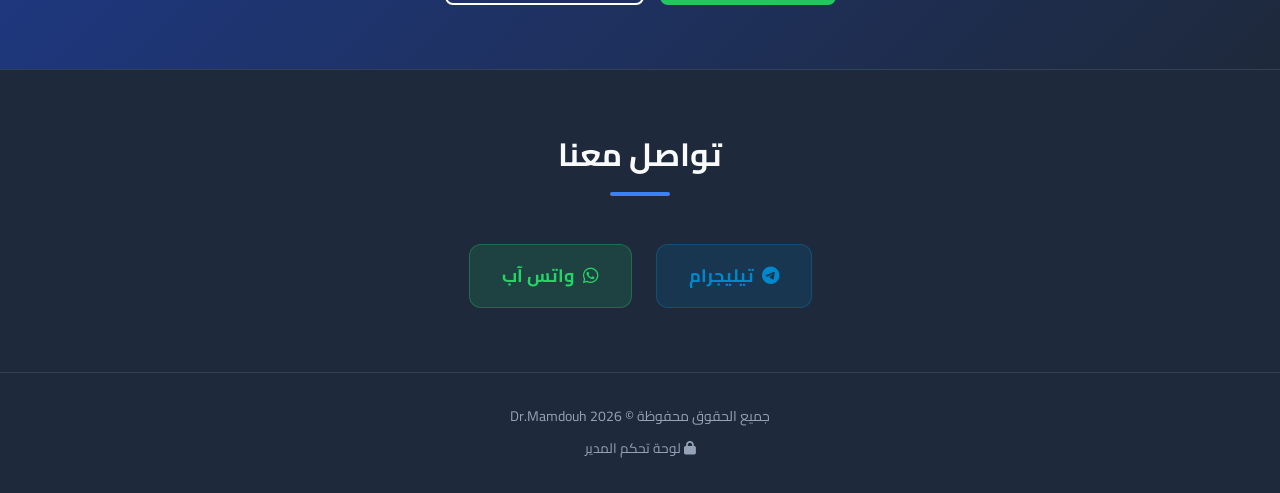
==== commit be366f0b: "Replace logo SVG with teacher photo across all pages - Use Unsplash doctor photo in hero, header, si" ====
--- a/index.html
+++ b/index.html
@@ -7,11 +7,11 @@
   <link rel="preconnect" href="https://fonts.googleapis.com">
   <link href="https://fonts.googleapis.com/css2?family=Cairo:wght@300;400;600;700;800&display=swap" rel="stylesheet">
   <link rel="stylesheet" href="https://cdnjs.cloudflare.com/ajax/libs/font-awesome/6.5.1/css/all.min.css">
-  <link rel="stylesheet" href="css/variables.css">
-  <link rel="stylesheet" href="css/base.css">
-  <link rel="stylesheet" href="css/components.css">
-  <link rel="stylesheet" href="css/layout.css">
-  <link rel="stylesheet" href="css/pages/landing.css">
+  <link rel="stylesheet" href="css/variables.css?v=5">
+  <link rel="stylesheet" href="css/base.css?v=5">
+  <link rel="stylesheet" href="css/components.css?v=5">
+  <link rel="stylesheet" href="css/layout.css?v=5">
+  <link rel="stylesheet" href="css/pages/landing.css?v=5">
 </head>
 <body data-page="home">
 
@@ -39,7 +39,7 @@
         </div>
       </div>
       <div class="hero-image">
-        <img src="assets/images/logo.svg" alt="د/ ممدوح محفوظ" class="teacher-photo" style="background: var(--bg-secondary); padding: 30px;">
+        <img src="https://images.unsplash.com/photo-1612349317150-e413f6a5b16d?w=400&h=400&fit=crop&crop=face" alt="د/ ممدوح محفوظ" class="teacher-photo">
       </div>
     </div>
   </section>
--- a/css/components.css
+++ b/css/components.css
@@ -302,8 +302,8 @@
   display: flex;
   align-items: center;
   gap: var(--space-sm);
-  min-width: 300px;
-  max-width: 450px;
+  min-width: 280px;
+  max-width: calc(100vw - 32px);
   animation: slideIn 0.3s ease, fadeOut 0.3s ease 2.7s;
   box-shadow: var(--shadow-lg);
 }
@@ -534,3 +534,91 @@
   opacity: 0.3;
   cursor: not-allowed;
 }
+
+/* ========== SKELETON LOADING ========== */
+@keyframes skeleton-pulse {
+  0%, 100% { opacity: 0.4; }
+  50% { opacity: 0.8; }
+}
+
+.skeleton {
+  background: var(--border-color);
+  border-radius: var(--border-radius-sm);
+  animation: skeleton-pulse 1.5s ease-in-out infinite;
+}
+
+.skeleton-text {
+  height: 14px;
+  margin-bottom: var(--space-sm);
+  border-radius: 4px;
+}
+
+.skeleton-title {
+  height: 22px;
+  width: 60%;
+  margin-bottom: var(--space-md);
+  border-radius: 4px;
+}
+
+.skeleton-card {
+  background: var(--bg-card);
+  border: 1px solid var(--border-color);
+  border-radius: var(--border-radius);
+  padding: var(--space-lg);
+}
+
+.skeleton-card .skeleton-title {
+  width: 70%;
+}
+
+.skeleton-card .skeleton-btn {
+  height: 44px;
+  margin-top: var(--space-md);
+  border-radius: var(--border-radius-sm);
+}
+
+.skeleton-video {
+  width: 100%;
+  padding-bottom: 56.25%;
+  border-radius: var(--border-radius);
+}
+
+/* ========== MOBILE RESPONSIVE ========== */
+@media (max-width: 768px) {
+  .btn { padding: 10px 20px; font-size: var(--font-size-sm); }
+  .btn-lg { padding: 14px 24px; font-size: var(--font-size-base); }
+
+  .form-control { padding: 10px 14px; font-size: var(--font-size-sm); }
+  .form-group { margin-bottom: var(--space-md); }
+
+  .phone-input .country-code { width: 80px; }
+
+  #toast-container {
+    left: var(--space-md);
+    right: var(--space-md);
+  }
+
+  .toast {
+    min-width: auto;
+    width: 100%;
+  }
+
+  .modal { padding: var(--space-lg); }
+  .modal-header h3 { font-size: var(--font-size-lg); }
+  .modal-footer { flex-direction: column; }
+  .modal-footer .btn { width: 100%; }
+
+  .stat-card { padding: var(--space-md); }
+  .stat-icon { width: 44px; height: 44px; font-size: var(--font-size-xl); }
+  .stat-info h3 { font-size: var(--font-size-xl); }
+
+  .tabs { gap: 0; }
+  .tab { padding: 8px 14px; font-size: var(--font-size-xs); }
+
+  .empty-state { padding: var(--space-xl) var(--space-md); }
+  .empty-state i { font-size: 3rem; }
+
+  .card { padding: var(--space-md); }
+
+  .skeleton-card { padding: var(--space-md); }
+}
--- a/css/layout.css
+++ b/css/layout.css
@@ -90,25 +90,33 @@
 }
 
 @media (max-width: 768px) {
-  .mobile-toggle { display: block; }
+  .header { padding: 0 var(--space-md); }
+  .header .container { height: 60px; }
+  .header-logo { font-size: var(--font-size-base); }
+  .header-logo img { width: 34px; height: 34px; }
+
+  .mobile-toggle { display: block; z-index: 1001; position: relative; }
 
   .header-nav {
     position: fixed;
-    top: 70px;
+    top: 60px;
     right: 0;
     left: 0;
-    bottom: 0;
     background: var(--bg-secondary);
     flex-direction: column;
     padding: var(--space-xl);
     gap: var(--space-xl);
     transform: translateX(100%);
     transition: var(--transition);
-    z-index: 99;
+    z-index: 999;
+    border-bottom: 1px solid var(--border-color);
+    box-shadow: 0 4px 12px rgba(0, 0, 0, 0.3);
+    display: none;
   }
 
   .header-nav.open {
     transform: translateX(0);
+    display: flex;
   }
 
   .header-nav a {
@@ -123,6 +131,8 @@
   .header-actions .btn {
     width: 100%;
   }
+
+  .header-user span { font-size: var(--font-size-xs); }
 }
 
 /* ========== ADMIN SIDEBAR ========== */
@@ -225,7 +235,7 @@
   position: fixed;
   top: var(--space-md);
   right: var(--space-md);
-  z-index: 60;
+  z-index: 1000;
   background: var(--color-primary);
   color: #fff;
   border: none;
@@ -233,6 +243,7 @@
   padding: 10px 14px;
   font-size: var(--font-size-lg);
   cursor: pointer;
+  box-shadow: 0 2px 8px rgba(59, 130, 246, 0.4);
 }
 
 @media (max-width: 1024px) {
@@ -254,8 +265,23 @@
 }
 
 @media (max-width: 768px) {
-  .admin-main { padding: var(--space-md); padding-top: 70px; }
-  .admin-header { flex-direction: column; gap: var(--space-md); align-items: flex-start; }
+  .sidebar { width: 260px; }
+  .admin-main {
+    padding: var(--space-xs);
+    padding-top: 60px;
+    overflow-x: hidden;
+    max-width: 100vw;
+  }
+  .admin-header {
+    flex-direction: column;
+    gap: var(--space-xs);
+    align-items: center;
+    text-align: center;
+    margin-bottom: var(--space-md);
+    padding: 0 var(--space-sm);
+  }
+  .admin-header h1 { font-size: var(--font-size-base); }
+  .admin-header p { font-size: var(--font-size-xs); }
 }
 
 /* ========== FOOTER ========== */
@@ -304,3 +330,14 @@
 .breadcrumb a { color: var(--text-secondary); }
 .breadcrumb a:hover { color: var(--color-primary); }
 .breadcrumb .separator { color: var(--border-color); }
+
+@media (max-width: 768px) {
+  .page-header { padding: var(--space-lg) 0; }
+  .page-header h1 { font-size: var(--font-size-xl); }
+  .page-header p { font-size: var(--font-size-sm); }
+
+  .footer { padding: var(--space-md) 0; }
+  .footer p { font-size: var(--font-size-xs); }
+
+  .breadcrumb { font-size: var(--font-size-xs); flex-wrap: wrap; }
+}
--- a/css/pages/landing.css
+++ b/css/pages/landing.css
@@ -262,11 +262,26 @@
 }
 
 @media (max-width: 768px) {
-  .hero { min-height: auto; padding: var(--space-xl) 0; }
-  .teacher-photo { width: 200px; height: 200px; }
-  .hero-title { font-size: 1.8rem; }
+  .hero { min-height: auto; padding: var(--space-lg) 0; }
+  .hero .container { gap: var(--space-xl); }
+  .teacher-photo { width: 160px; height: 160px; border-width: 3px; }
+  .hero-title { font-size: 1.5rem; }
+  .hero-slogan { font-size: var(--font-size-base); }
+  .hero-badge { font-size: var(--font-size-xs); padding: 6px 14px; }
   .hero-buttons { flex-direction: column; }
   .hero-buttons .btn { width: 100%; }
+
+  .feature-card { padding: var(--space-lg); }
+  .feature-icon { width: 60px; height: 60px; font-size: 1.5rem; }
+  .feature-card h3 { font-size: var(--font-size-lg); }
+
+  .poem-card { padding: var(--space-md); }
+  .poem-card p { font-size: var(--font-size-base); line-height: 1.9; }
+
+  .cta-section p { font-size: var(--font-size-base); }
   .cta-buttons { flex-direction: column; align-items: center; }
-  .contact-buttons { flex-direction: column; align-items: center; }
-}
+  .cta-buttons .btn { width: 100%; }
+
+  .contact-buttons { flex-direction: column; align-items: stretch; }
+  .contact-btn { justify-content: center; padding: 14px 20px; font-size: var(--font-size-base); }
+}
